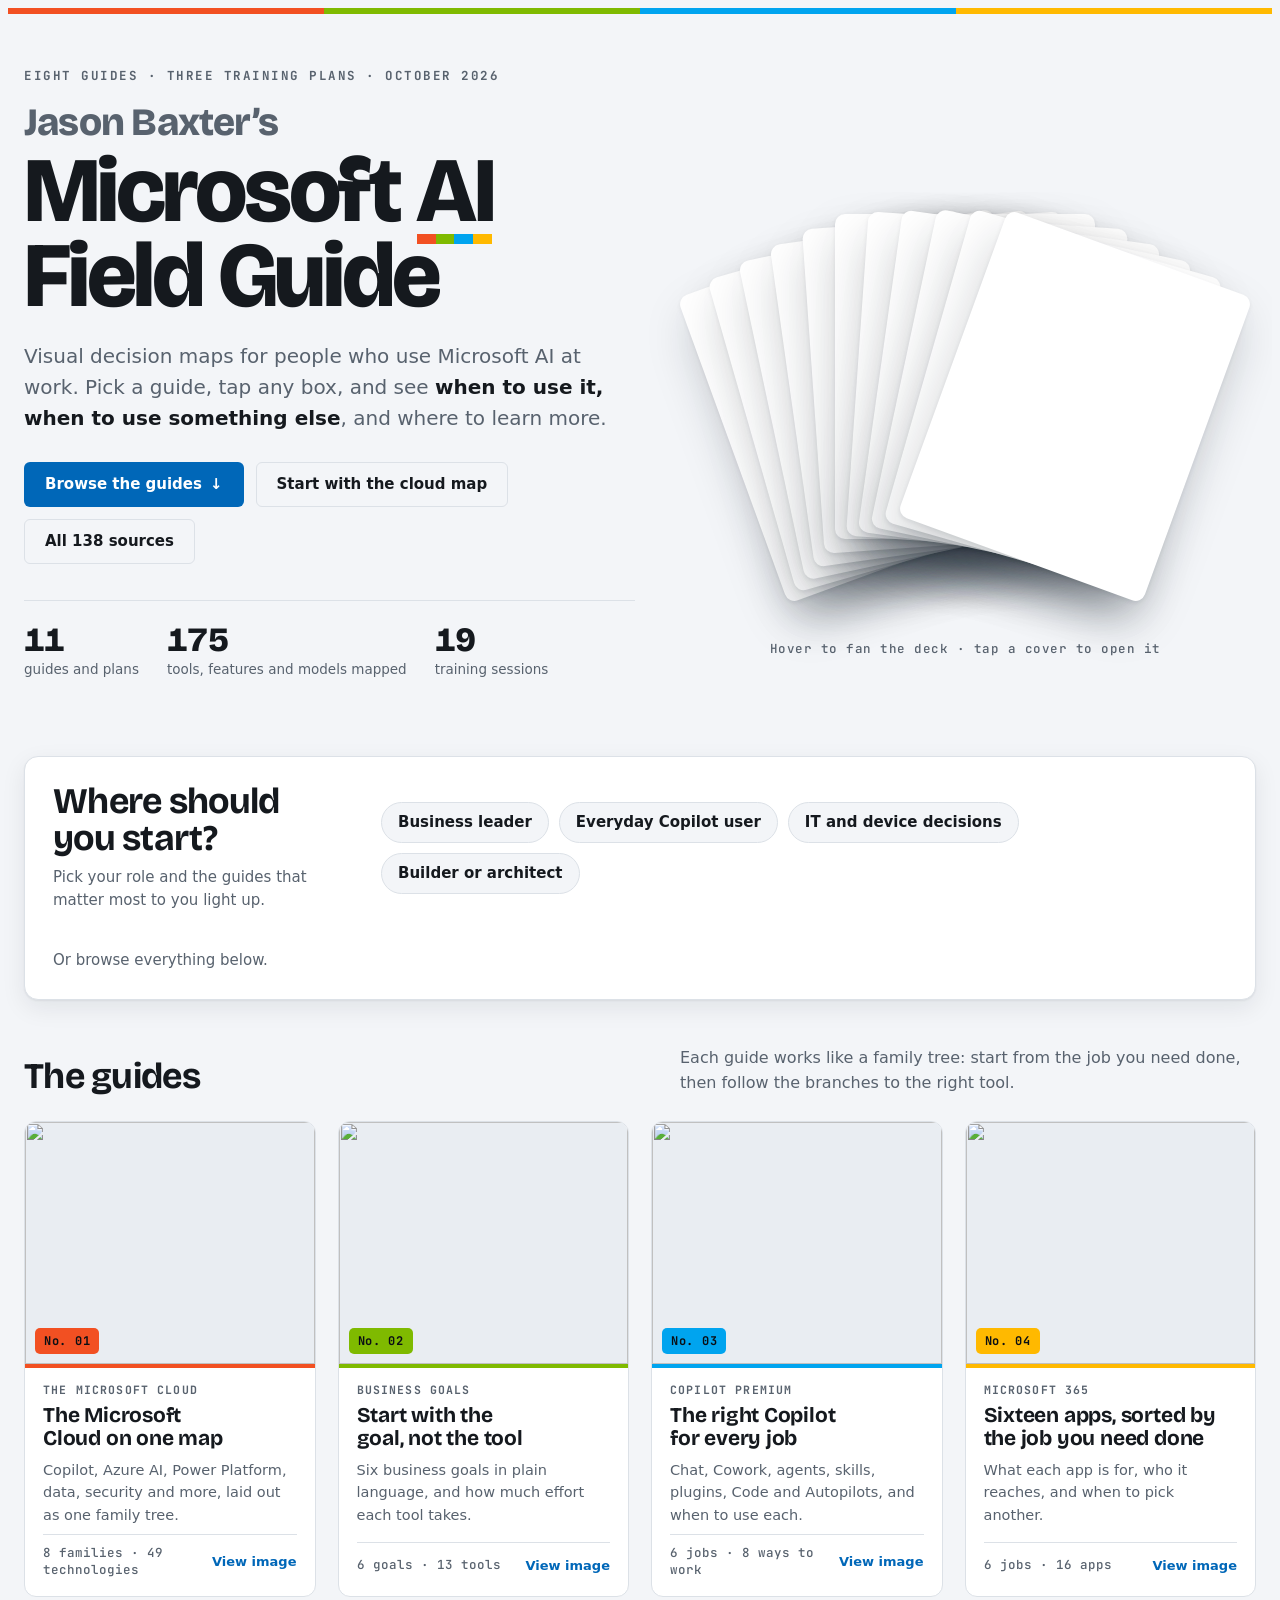
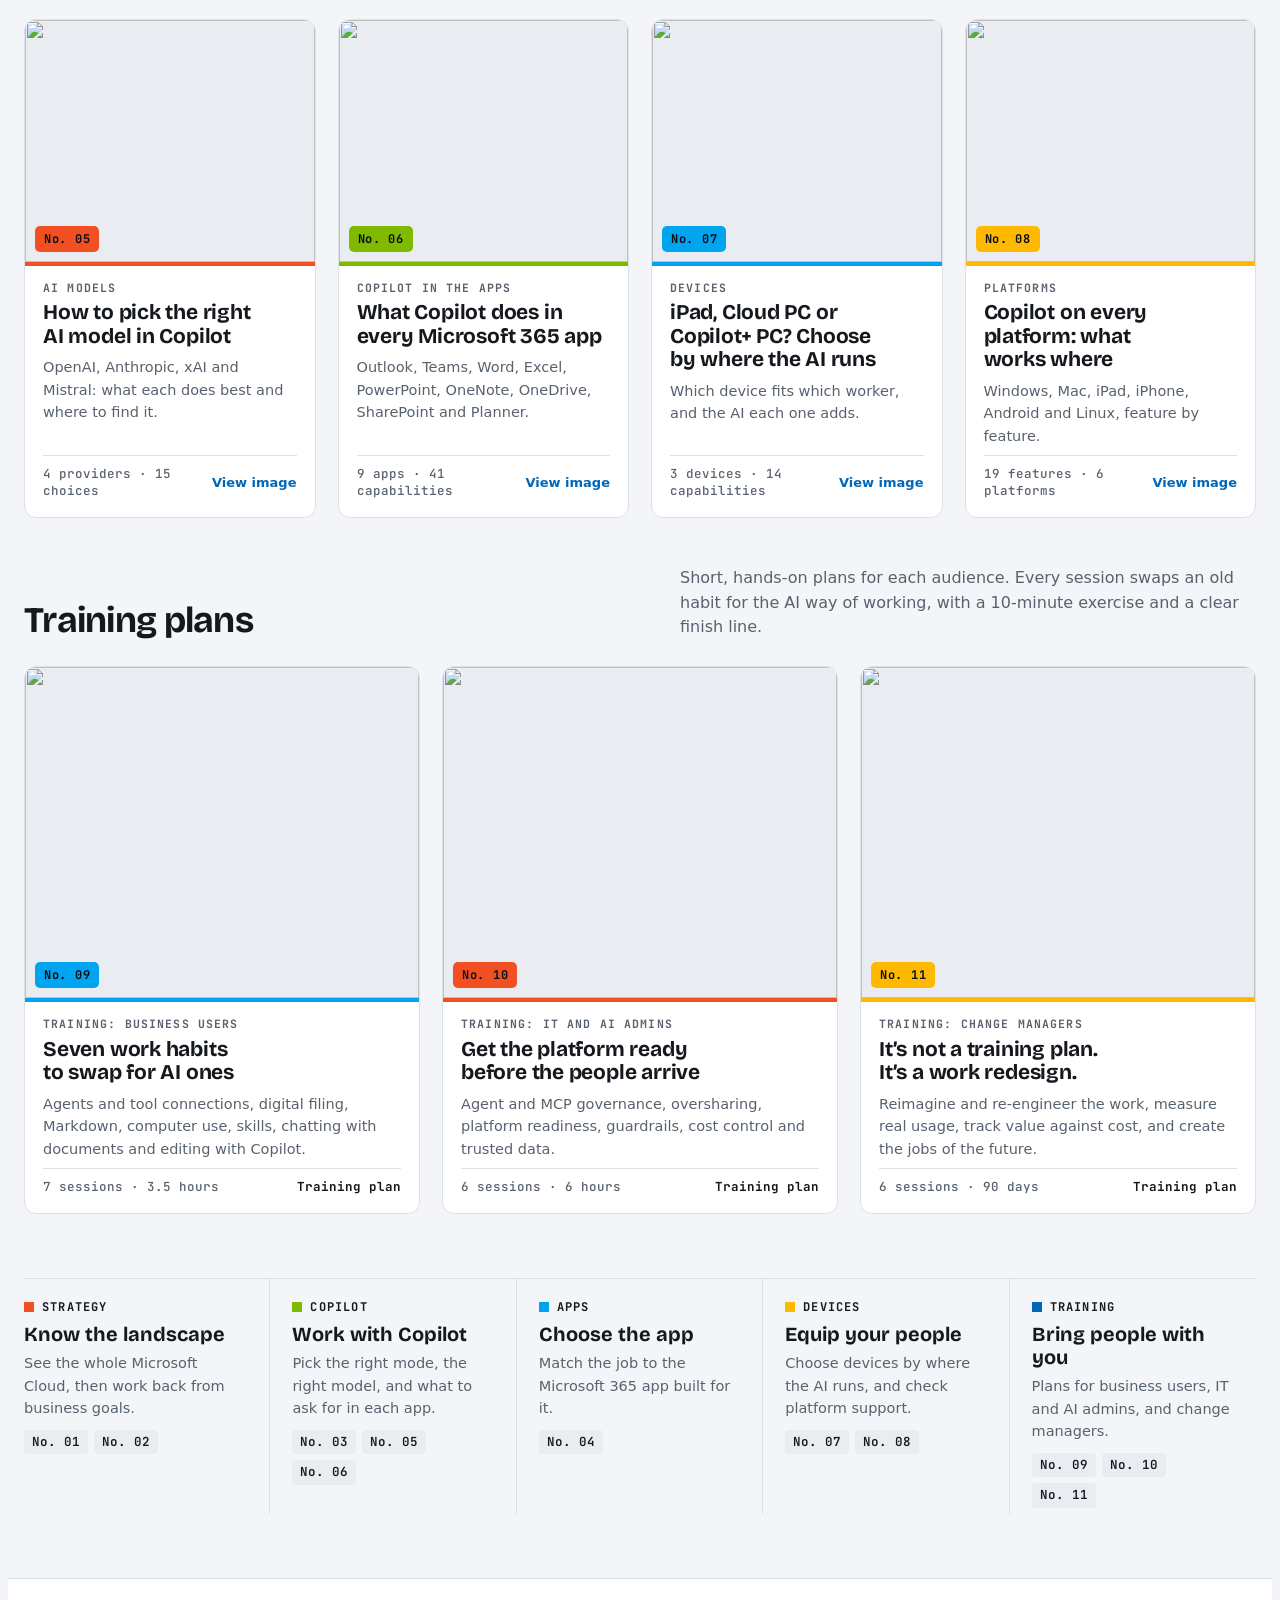
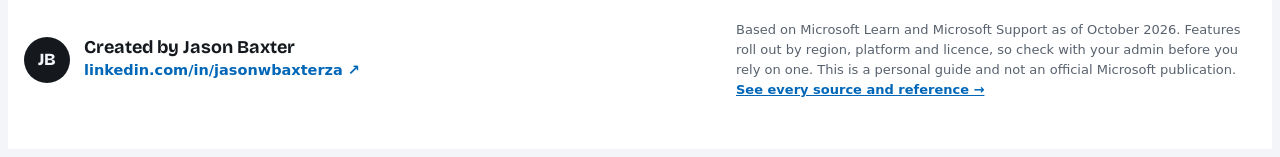
==== index.html @ d95278e2 "Add files via upload" ====
<!DOCTYPE html>
<html lang="en">
<head>
<meta charset="UTF-8">
<meta name="viewport" content="width=device-width, initial-scale=1, viewport-fit=cover">
</head>
<body>
<title>Jason Baxter’s Microsoft AI Field Guide</title>
<meta name="claude:viewport-fit-sides" content="cover">
<meta name="description" content="Eleven visual guides and training plans by Jason Baxter for choosing and adopting the right Microsoft AI tools, Copilot modes, apps, models and devices.">
<link rel="preconnect" href="https://fonts.googleapis.com">
<link rel="preconnect" href="https://fonts.gstatic.com" crossorigin>
<link rel="stylesheet" href="https://fonts.googleapis.com/css2?family=Bricolage+Grotesque:opsz,wght@12..96,500;12..96,700;12..96,800&family=JetBrains+Mono:wght@500;700&display=swap">
<style>
/* Layout: a field-guide shelf. Hero = title + fanned deck of real guide covers; then a role chooser that lights up guides; then the numbered volume grid on a family-tree trunk. */
:root {
  --bg: #F3F5F8; --surface: #FFFFFF; --ink: #15191E; --muted: #58626E; --line: #DCE1E7; --soft: #E9EDF2;
  --accent: #0067B8; --accent-ink: #FFFFFF;
  --c1: #F25022; --c2: #7FBA00; --c3: #00A4EF; --c4: #FFB900;
  --shadow: 0 1px 2px rgba(15,25,40,.06), 0 8px 24px rgba(15,25,40,.08);
  --shadow-lift: 0 2px 4px rgba(15,25,40,.08), 0 24px 48px rgba(15,25,40,.18);
  --display: "Bricolage Grotesque", "Segoe UI Variable Display", "Segoe UI", system-ui, sans-serif;
  --body: "Segoe UI Variable Text", "Segoe UI", system-ui, -apple-system, Roboto, "Helvetica Neue", Arial, sans-serif;
  --mono: "JetBrains Mono", ui-monospace, "Cascadia Mono", Consolas, monospace;
}
@media (prefers-color-scheme: dark) {
  :root:not([data-theme="light"]) {
    --bg: #0D1015; --surface: #161A21; --ink: #ECEFF3; --muted: #9BA5B1; --line: #29303A; --soft: #1D232B;
    --accent: #4AA6F2; --accent-ink: #06121F;
    --shadow: 0 1px 2px rgba(0,0,0,.4), 0 8px 24px rgba(0,0,0,.35);
    --shadow-lift: 0 2px 4px rgba(0,0,0,.5), 0 24px 48px rgba(0,0,0,.6);
    color-scheme: dark;
  }
}
:root[data-theme="dark"] {
  --bg: #0D1015; --surface: #161A21; --ink: #ECEFF3; --muted: #9BA5B1; --line: #29303A; --soft: #1D232B;
  --accent: #4AA6F2; --accent-ink: #06121F;
  --shadow: 0 1px 2px rgba(0,0,0,.4), 0 8px 24px rgba(0,0,0,.35);
  --shadow-lift: 0 2px 4px rgba(0,0,0,.5), 0 24px 48px rgba(0,0,0,.6);
  color-scheme: dark;
}
* { box-sizing: border-box; }
body { background: var(--bg); color: var(--ink); font: 16px/1.55 var(--body); -webkit-font-smoothing: antialiased; }
a { color: inherit; }
:focus-visible { outline: 2px solid var(--accent); outline-offset: 3px; border-radius: 4px; }
.stripe { display: grid; grid-template-columns: repeat(4, 1fr); height: 6px; }
.stripe i:nth-child(1) { background: var(--c1); } .stripe i:nth-child(2) { background: var(--c2); }
.stripe i:nth-child(3) { background: var(--c3); } .stripe i:nth-child(4) { background: var(--c4); }
.band { padding-left: max(16px, env(safe-area-inset-left, 0px)); padding-right: max(16px, env(safe-area-inset-right, 0px)); }
.wrap { max-width: 1240px; margin: 0 auto; }
.mono { font-family: var(--mono); }

/* ---------- Hero ---------- */
.hero { padding-block: 56px 40px; overflow: hidden; }
.hero .wrap { display: grid; grid-template-columns: minmax(0, 1.05fr) minmax(0, 1fr); gap: 40px; align-items: center; }
.kicker { font: 700 12.5px/1 var(--mono); letter-spacing: .12em; text-transform: uppercase; color: var(--muted); display: flex; gap: 10px; align-items: center; }
.kicker .dots { display: inline-flex; gap: 3px; }
.kicker .dots i { width: 8px; height: 8px; }
.kicker .dots i:nth-child(1){background:var(--c1)} .kicker .dots i:nth-child(2){background:var(--c2)} .kicker .dots i:nth-child(3){background:var(--c3)} .kicker .dots i:nth-child(4){background:var(--c4)}
h1 { font: 800 clamp(44px, 7.2vw, 96px)/.92 var(--display); letter-spacing: -.035em; margin: 18px 0 22px; text-wrap: balance; }
h1 .owner { display: block; font-size: .42em; letter-spacing: -.02em; line-height: 1.1; margin-bottom: .16em; color: var(--muted); }
h1 .ai { position: relative; white-space: nowrap; }
h1 .ai::after { content: ""; position: absolute; left: 2%; right: 2%; bottom: .02em; height: .11em;
  background: linear-gradient(90deg, var(--c1) 0 25%, var(--c2) 25% 50%, var(--c3) 50% 75%, var(--c4) 75%); }
.standfirst { font-size: clamp(17px, 1.6vw, 20px); color: var(--muted); max-width: 34em; margin: 0; text-wrap: pretty; }
.standfirst b { color: var(--ink); font-weight: 600; }
.cta { display: flex; flex-wrap: wrap; gap: 12px; margin-top: 28px; }
.btn { display: inline-flex; align-items: center; gap: 8px; font: 600 15px/1 var(--body); padding: 14px 20px; border-radius: 6px; text-decoration: none; border: 1px solid transparent; cursor: pointer; }
.btn.primary { background: var(--accent); color: var(--accent-ink); }
.btn.primary:hover { filter: brightness(1.08); }
.btn.ghost { background: transparent; color: var(--ink); border-color: var(--line); }
.btn.ghost:hover { border-color: var(--ink); }
.stats { display: flex; flex-wrap: wrap; gap: 28px; margin-top: 36px; padding-top: 22px; border-top: 1px solid var(--line); }
.stat b { display: block; font: 800 34px/1 var(--display); letter-spacing: -.02em; font-variant-numeric: tabular-nums; }
.stat span { font-size: 13.5px; color: var(--muted); }

/* Fanned deck of real guide covers */
.deck { position: relative; height: 560px; }
.deck a { position: absolute; left: 50%; top: 50%; width: 260px; aspect-ratio: 4 / 5; margin: -162px 0 0 -130px;
  border-radius: 10px; overflow: hidden; box-shadow: var(--shadow-lift); background: var(--surface);
  transform: translate(calc(var(--x) * 1px), calc(var(--y) * 1px)) rotate(calc(var(--r) * 1deg));
  transition: transform .55s cubic-bezier(.2,.8,.2,1), box-shadow .3s; z-index: var(--z); }
.deck a img { width: 100%; height: 100%; object-fit: cover; object-position: top; display: block; }
.deck a .tag { position: absolute; left: 10px; bottom: 10px; font: 700 11px/1 var(--mono); letter-spacing: .08em; padding: 6px 8px; border-radius: 4px;
  background: rgba(10,14,20,.78); color: #fff; opacity: 0; transition: opacity .25s; }
.deck:hover a { transform: translate(calc(var(--fx) * 1px), calc(var(--fy) * 1px)) rotate(calc(var(--fr) * 1deg)); }
.deck a:hover { z-index: 20; box-shadow: 0 0 0 3px var(--accent), var(--shadow-lift); }
.deck:hover a .tag { opacity: 1; }
.deck-hint { position: absolute; bottom: 0; left: 0; right: 0; text-align: center; font: 500 12.5px/1 var(--mono); color: var(--muted); letter-spacing: .04em; }

/* ---------- Chooser ---------- */
.chooser { padding-block: 34px 10px; }
.chooser .wrap { background: var(--surface); border: 1px solid var(--line); border-radius: 14px; padding: 26px 28px; box-shadow: var(--shadow);
  display: grid; grid-template-columns: minmax(0, 300px) minmax(0, 1fr); gap: 28px; align-items: center; }
h2 { font: 700 clamp(26px, 3vw, 36px)/1.05 var(--display); letter-spacing: -.02em; margin: 0; text-wrap: balance; }
.chooser p { margin: 8px 0 0; color: var(--muted); font-size: 15px; }
.roles { display: flex; flex-wrap: wrap; gap: 10px; }
.role { font: 600 15px/1 var(--body); padding: 12px 16px; border-radius: 999px; border: 1px solid var(--line); background: var(--bg); color: var(--ink); cursor: pointer; transition: background .2s, border-color .2s; }
.role:hover { border-color: var(--accent); }
.role[aria-pressed="true"] { background: var(--ink); color: var(--bg); border-color: var(--ink); }
.route { grid-column: 1 / -1; font-size: 15px; color: var(--muted); min-height: 1.6em; margin: -6px 0 0; }
.route b { color: var(--ink); }

/* ---------- Volumes ---------- */
.vols { padding-block: 36px 64px; }
.vols-head { display: flex; justify-content: space-between; align-items: end; gap: 20px; flex-wrap: wrap; margin-bottom: 26px; }
.vols-head p { margin: 0; color: var(--muted); max-width: 36em; }
.trunkline { position: relative; }
.grid { display: grid; grid-template-columns: repeat(4, minmax(0, 1fr)); gap: 22px; }
.grid.three { grid-template-columns: repeat(3, minmax(0, 1fr)); }
.train-head { margin-top: 48px; }
.vol .sessions { font-weight: 700; color: var(--ink); }
.vol { --vc: var(--c3); position: relative; display: flex; flex-direction: column; background: var(--surface); border-radius: 12px; overflow: hidden;
  border: 1px solid var(--line); transition: transform .25s, box-shadow .25s, opacity .3s, filter .3s; }
.vol:hover { transform: translateY(-4px); box-shadow: var(--shadow-lift); }
.vol .cover { position: relative; display: block; aspect-ratio: 4 / 3.4; overflow: hidden; background: var(--soft); border-bottom: 4px solid var(--vc); }
.vol .cover img { width: 100%; height: 100%; object-fit: cover; object-position: top; display: block; transition: transform .6s cubic-bezier(.2,.8,.2,1); }
.vol:hover .cover img { transform: scale(1.04); }
.vol .no { position: absolute; bottom: 10px; left: 10px; font: 700 12px/1 var(--mono); letter-spacing: .06em; padding: 7px 9px; border-radius: 5px; background: var(--vc); color: #0B0F14; }
.vol .body { padding: 16px 18px 18px; display: flex; flex-direction: column; gap: 8px; flex: 1; }
.vol .topic { font: 700 11.5px/1 var(--mono); letter-spacing: .1em; text-transform: uppercase; color: var(--muted); }
.vol h3 { font: 700 21px/1.12 var(--display); letter-spacing: -.01em; margin: 0; text-wrap: balance; }
.vol h3 a { text-decoration: none; }
.vol h3 a::after { content: ""; position: absolute; inset: 0; }
.vol p { margin: 0; font-size: 14.5px; color: var(--muted); }
.vol .meta { margin-top: auto; padding-top: 10px; display: flex; justify-content: space-between; align-items: center; gap: 10px; border-top: 1px solid var(--line); font: 500 12.5px/1.3 var(--mono); color: var(--muted); }
.vol .view { position: relative; z-index: 2; font: 600 13px/1 var(--body); color: var(--accent); background: none; border: 0; padding: 6px 0; cursor: pointer; white-space: nowrap; }
.vol .view:hover { text-decoration: underline; }
.grid.filtered .vol:not(.hit) { opacity: .35; filter: grayscale(.8); }
.grid.filtered .vol.hit { box-shadow: 0 0 0 2px var(--vc), var(--shadow); }
.vol[data-c="1"] { --vc: var(--c1); } .vol[data-c="2"] { --vc: var(--c2); } .vol[data-c="3"] { --vc: var(--c3); } .vol[data-c="4"] { --vc: var(--c4); }

/* ---------- Map strip ---------- */
.map { padding-block: 0 64px; }
.map .wrap { display: grid; grid-template-columns: repeat(5, minmax(0, 1fr)); gap: 0; border-top: 1px solid var(--line); }
.layer { padding: 22px 22px 6px 0; border-right: 1px solid var(--line); }
.layer + .layer { padding-left: 22px; }
.layer:last-child { border-right: 0; }
.layer .lk { font: 700 12px/1 var(--mono); letter-spacing: .1em; text-transform: uppercase; display: flex; gap: 8px; align-items: center; }
.layer .lk::before { content: ""; width: 10px; height: 10px; background: var(--lc); }
.layer h4 { font: 700 20px/1.15 var(--display); margin: 10px 0 6px; }
.layer p { margin: 0 0 10px; font-size: 14.5px; color: var(--muted); }
.layer .links { display: flex; flex-wrap: wrap; gap: 6px; }
.layer .links a { font: 600 12.5px/1 var(--mono); text-decoration: none; padding: 6px 8px; border-radius: 4px; background: var(--soft); }
.layer .links a:hover { background: var(--accent); color: var(--accent-ink); }

/* ---------- Footer ---------- */
footer { border-top: 1px solid var(--line); background: var(--surface); padding-block: 28px 36px; }
footer .wrap { display: flex; justify-content: space-between; gap: 20px; flex-wrap: wrap; align-items: center; }
.author { display: flex; align-items: center; gap: 14px; }
.mark { width: 46px; height: 46px; display: grid; place-items: center; flex: none; border-radius: 50%; background: var(--ink); color: var(--bg); font: 800 17px/1 var(--display); letter-spacing: -.02em; }
.author b { display: block; font: 700 18px/1.2 var(--display); }
.author a { color: var(--accent); font-weight: 600; text-decoration: none; font-size: 14.5px; }
.author a:hover { text-decoration: underline; }
.fine { font-size: 13px; color: var(--muted); max-width: 40em; }

/* ---------- Lightbox ---------- */
dialog { border: 0; padding: 0; background: transparent; max-width: min(92vw, 560px); width: 100%; }
dialog::backdrop { background: rgba(8,11,16,.8); }
dialog img { width: 100%; height: auto; max-height: 82vh; object-fit: contain; border-radius: 10px; display: block; box-shadow: var(--shadow-lift); }
.dbar { display: flex; justify-content: space-between; align-items: center; gap: 12px; margin-top: 12px; color: #fff; font-size: 14px; }
.dbar button { font: 600 14px/1 var(--body); padding: 10px 14px; border-radius: 6px; border: 1px solid rgba(255,255,255,.4); background: transparent; color: #fff; cursor: pointer; }
.dbar a { color: #9CD0FF; font-weight: 600; }

/* ---------- Responsive ---------- */
@media (max-width: 1100px) { .grid { grid-template-columns: repeat(3, minmax(0, 1fr)); } .map .wrap { grid-template-columns: repeat(3, minmax(0, 1fr)); } .layer:nth-child(3) { border-right: 0; } .layer:nth-child(4) { padding-left: 0; } .layer:nth-child(n+4) { border-top: 1px solid var(--line); } }
@media (max-width: 700px) { .grid.three { grid-template-columns: minmax(0, 1fr); } }
@media (max-width: 900px) {
  .hero .wrap { grid-template-columns: minmax(0, 1fr); }
  .deck { height: 420px; }
  .deck a { width: 200px; margin: -125px 0 0 -100px; }
  .chooser .wrap { grid-template-columns: minmax(0, 1fr); }
  .grid { grid-template-columns: repeat(2, minmax(0, 1fr)); }
  .map .wrap { grid-template-columns: minmax(0, 1fr); }
  .layer, .layer + .layer { padding: 18px 0 6px; border-right: 0; border-top: 1px solid var(--line); }
}
@media (max-width: 560px) {
  .hero { padding-block: 36px 24px; }
  .deck { height: 330px; }
  .deck a { width: 150px; margin: -94px 0 0 -75px; }
  .grid { grid-template-columns: minmax(0, 1fr); }
  .map .wrap { grid-template-columns: minmax(0, 1fr); }
  .layer, .layer + .layer { padding: 18px 0 6px; border-right: 0; border-top: 1px solid var(--line); }
  .chooser .wrap { padding: 22px 18px; }
}
@media (prefers-reduced-motion: reduce) { *, *::before, *::after { transition: none !important; animation: none !important; } }
@media (prefers-reduced-motion: no-preference) {
  .deck a { animation: deal .9s cubic-bezier(.2,.8,.2,1) both; animation-delay: calc(var(--i) * 70ms); }
  @keyframes deal { from { transform: translate(0, 40px) rotate(0deg); } }
}
</style>

<div class="stripe" aria-hidden="true"><i></i><i></i><i></i><i></i></div>

<header class="hero band">
  <div class="wrap">
    <div>
      <div class="kicker">Eight guides · three training plans · October 2026</div>
      <h1><span class="owner">Jason Baxter’s</span>Microsoft <span class="ai">AI</span> Field&nbsp;Guide</h1>
      <p class="standfirst">Visual decision maps for people who use Microsoft AI at work. Pick a guide, tap any box, and see <b>when to use it, when to use something else</b>, and where to learn more.</p>
      <div class="cta">
        <a class="btn primary" href="#guides">Browse the guides <span aria-hidden="true">↓</span></a>
        <a class="btn ghost" href="microsoft-tech-family-tree.html">Start with the cloud map</a>
        <a class="btn ghost" href="sources.html">All 138 sources</a>
      </div>
      <div class="stats" aria-label="What the series covers">
        <div class="stat"><b>11</b><span>guides and plans</span></div>
        <div class="stat"><b>175</b><span>tools, features and models mapped</span></div>
        <div class="stat"><b>19</b><span>training sessions</span></div>
      </div>
    </div>
    <div class="deck" id="deck" aria-label="Guide covers"></div>
  </div>
</header>

<section class="chooser band" aria-labelledby="chooser-h">
  <div class="wrap">
    <div>
      <h2 id="chooser-h">Where should you start?</h2>
      <p>Pick your role and the guides that matter most to you light up.</p>
    </div>
    <div class="roles" id="roles" role="group" aria-label="Choose your role"></div>
    <p class="route" id="route" aria-live="polite">Or browse everything below.</p>
  </div>
</section>

<main class="vols band" id="guides">
  <div class="wrap">
    <div class="vols-head">
      <h2>The guides</h2>
      <p>Each guide works like a family tree: start from the job you need done, then follow the branches to the right tool.</p>
    </div>
    <div class="grid" id="grid"></div>
    <div class="vols-head train-head">
      <h2>Training plans</h2>
      <p>Short, hands-on plans for each audience. Every session swaps an old habit for the AI way of working, with a 10-minute exercise and a clear finish line.</p>
    </div>
    <div class="grid three" id="train"></div>
  </div>
</main>

<section class="map band" aria-label="How the guides fit together">
  <div class="wrap" id="layers"></div>
</section>

<footer class="band">
  <div class="wrap">
    <div class="author">
      <span class="mark" aria-hidden="true">JB</span>
      <div><b>Created by Jason Baxter</b><a href="https://www.linkedin.com/in/jasonwbaxterza" target="_blank" rel="noopener">linkedin.com/in/jasonwbaxterza ↗</a></div>
    </div>
    <p class="fine">Based on Microsoft Learn and Microsoft Support as of October 2026. Features roll out by region, platform and licence, so check with your admin before you rely on one. This is a personal guide and not an official Microsoft publication. <a href="sources.html" style="color:var(--accent);font-weight:600">See every source and reference →</a></p>
  </div>
</footer>

<dialog id="lb" aria-label="Guide image">
  <img id="lbImg" alt="">
  <div class="dbar"><span id="lbCap"></span><span style="display:flex;gap:12px;align-items:center"><a id="lbLink" href="#">Open guide →</a><button id="lbClose" type="button">Close</button></span></div>
</dialog>

<script>
const G = [
  { n: 1, c: 1, topic: "The Microsoft Cloud", title: "The Microsoft Cloud on one map", text: "Copilot, Azure AI, Power Platform, data, security and more, laid out as one family tree.", meta: "8 families · 49 technologies", href: "microsoft-tech-family-tree.html", img: "img/01-cloud-map.jpg" },
  { n: 2, c: 2, topic: "Business goals", title: "Start with the goal, not the tool", text: "Six business goals in plain language, and how much effort each tool takes.", meta: "6 goals · 13 tools", href: "microsoft-ai-business-guide.html", img: "img/02-business-goals.jpg" },
  { n: 3, c: 3, topic: "Copilot Premium", title: "The right Copilot for every job", text: "Chat, Cowork, agents, skills, plugins, Code and Autopilots, and when to use each.", meta: "6 jobs · 8 ways to work", href: "microsoft-copilot-premium-guide.html", img: "img/03-copilot-premium.jpg" },
  { n: 4, c: 4, topic: "Microsoft 365", title: "Sixteen apps, sorted by the job you need done", text: "What each app is for, who it reaches, and when to pick another.", meta: "6 jobs · 16 apps", href: "microsoft-365-apps-guide.html", img: "img/04-microsoft-365.jpg" },
  { n: 5, c: 1, topic: "AI models", title: "How to pick the right AI model in Copilot", text: "OpenAI, Anthropic, xAI and Mistral: what each does best and where to find it.", meta: "4 providers · 15 choices", href: "microsoft-copilot-model-guide.html", img: "img/05-ai-models.jpg" },
  { n: 6, c: 2, topic: "Copilot in the apps", title: "What Copilot does in every Microsoft 365 app", text: "Outlook, Teams, Word, Excel, PowerPoint, OneNote, OneDrive, SharePoint and Planner.", meta: "9 apps · 41 capabilities", href: "microsoft-copilot-in-the-apps.html", img: "img/06-copilot-in-the-apps.jpg" },
  { n: 7, c: 3, topic: "Devices", title: "iPad, Cloud PC or Copilot+ PC? Choose by where the AI runs", text: "Which device fits which worker, and the AI each one adds.", meta: "3 devices · 14 capabilities", href: "microsoft-devices-ai-guide.html", img: "img/07-devices.jpg" },
  { n: 8, c: 4, topic: "Platforms", title: "Copilot on every platform: what works where", text: "Windows, Mac, iPad, iPhone, Android and Linux, feature by feature.", meta: "19 features · 6 platforms", href: "microsoft-devices-ai-guide.html#platforms", img: "img/08-platforms.jpg" },
  { n: 9, c: 3, train: true, topic: "Training: business users", title: "Seven work habits to swap for AI ones", text: "Agents and tool connections, digital filing, Markdown, computer use, skills, chatting with documents and editing with Copilot.", meta: "7 sessions · 3.5 hours", href: "microsoft-training-business-users.html", img: "img/09-business-users.jpg" },
  { n: 10, c: 1, train: true, topic: "Training: IT and AI admins", title: "Get the platform ready before the people arrive", text: "Agent and MCP governance, oversharing, platform readiness, guardrails, cost control and trusted data.", meta: "6 sessions · 6 hours", href: "microsoft-training-it-admins.html", img: "img/10-it-admins.jpg" },
  { n: 11, c: 4, train: true, topic: "Training: change managers", title: "It’s not a training plan. It’s a work redesign.", text: "Reimagine and re-engineer the work, measure real usage, track value against cost, and create the jobs of the future.", meta: "6 sessions · 90 days", href: "microsoft-training-change-managers.html", img: "img/11-change-managers.jpg" }
];
const ROLES = [
  { id: "leader", label: "Business leader", picks: [2, 3, 4, 11], say: "Start with <b>No. 2</b> to match goals to tools, then <b>No. 3</b>, <b>No. 4</b> and the change plan in <b>No. 11</b>." },
  { id: "user", label: "Everyday Copilot user", picks: [9, 6, 3, 5], say: "Start with the training plan in <b>No. 9</b>, then <b>No. 6</b> for each app, <b>No. 3</b> and <b>No. 5</b>." },
  { id: "it", label: "IT and device decisions", picks: [10, 7, 8, 1], say: "Start with the admin plan in <b>No. 10</b>, then <b>No. 7</b> for devices, <b>No. 8</b> for platform support and <b>No. 1</b>." },
  { id: "builder", label: "Builder or architect", picks: [1, 5, 3, 10], say: "Start with <b>No. 1</b> for the full cloud map, then <b>No. 5</b> for models, <b>No. 3</b> for agents and <b>No. 10</b> for governance." }
];
const LAYERS = [
  { k: "Strategy", lc: "var(--c1)", h: "Know the landscape", p: "See the whole Microsoft Cloud, then work back from business goals.", l: [1, 2] },
  { k: "Copilot", lc: "var(--c2)", h: "Work with Copilot", p: "Pick the right mode, the right model, and what to ask for in each app.", l: [3, 5, 6] },
  { k: "Apps", lc: "var(--c3)", h: "Choose the app", p: "Match the job to the Microsoft 365 app built for it.", l: [4] },
  { k: "Devices", lc: "var(--c4)", h: "Equip your people", p: "Choose devices by where the AI runs, and check platform support.", l: [7, 8] },
  { k: "Training", lc: "var(--accent)", h: "Bring people with you", p: "Plans for business users, IT and AI admins, and change managers.", l: [9, 10, 11] }
];
const $ = id => document.getElementById(id);
const pad = n => String(n).padStart(2, "0");

// Fanned deck: resting stack and spread positions
const W = () => Math.min(window.innerWidth, 1240);
function deck() {
  const small = window.innerWidth < 560, mid = window.innerWidth < 900;
  const k = small ? .55 : mid ? .78 : 1;
  $("deck").innerHTML = G.map((g, i) => {
    const t = i - (G.length - 1) / 2;
    const x = t * 22 * k, y = Math.abs(t) * 6 * k, r = t * 4;
    const fx = t * 62 * k, fy = Math.abs(t) * 14 * k - 10, fr = t * 6;
    return `<a href="${g.href}" style="--i:${i};--x:${x};--y:${y};--r:${r};--fx:${fx};--fy:${fy};--fr:${fr};--z:${i}" aria-label="No. ${g.n}: ${g.title}">
      <img src="${g.img}" alt="" loading="${i > 3 ? "lazy" : "eager"}"><span class="tag">No. ${pad(g.n)}</span></a>`;
  }).join("") + `<div class="deck-hint">Hover to fan the deck · tap a cover to open it</div>`;
}

function card(g) { return `
    <article class="vol" data-c="${g.c}" data-n="${g.n}">
      <a class="cover" href="${g.href}" tabindex="-1" aria-hidden="true"><img src="${g.img}" alt="" loading="lazy"><span class="no">No. ${pad(g.n)}</span></a>
      <div class="body">
        <span class="topic">${g.topic}</span>
        <h3><a href="${g.href}">${g.title}</a></h3>
        <p>${g.text}</p>
        <div class="meta"><span>${g.meta}</span>${g.train ? `<span class="sessions">Training plan</span>` : `<button class="view" type="button" data-n="${g.n}">View image</button>`}</div>
      </div>
    </article>`; }
function grid() {
  $("grid").innerHTML = G.filter(g => !g.train).map(card).join("");
  $("train").innerHTML = G.filter(g => g.train).map(card).join("");
}
const grids = () => document.querySelectorAll(".grid");

function roles() {
  $("roles").innerHTML = ROLES.map(r => `<button class="role" type="button" id="role-${r.id}" aria-pressed="false" data-id="${r.id}">${r.label}</button>`).join("");
  $("roles").addEventListener("click", e => {
    const b = e.target.closest(".role"); if (!b) return;
    const on = b.getAttribute("aria-pressed") !== "true";
    document.querySelectorAll(".role").forEach(x => x.setAttribute("aria-pressed", "false"));
    if (!on) { grids().forEach(g => { g.classList.remove("filtered"); g.querySelectorAll(".vol").forEach(v => v.classList.remove("hit")); }); $("route").innerHTML = "Or browse everything below."; save(""); return; }
    b.setAttribute("aria-pressed", "true");
    apply(b.dataset.id, true);
  });
}
function apply(id, scroll) {
  const r = ROLES.find(x => x.id === id); if (!r) return;
  $("role-" + id).setAttribute("aria-pressed", "true");
  grids().forEach(g => { g.classList.add("filtered"); g.querySelectorAll(".vol").forEach(v => v.classList.toggle("hit", r.picks.includes(+v.dataset.n))); });
  $("route").innerHTML = r.say;
  save(id);
  if (scroll) $("guides").scrollIntoView({ behavior: matchMedia("(prefers-reduced-motion: reduce)").matches ? "auto" : "smooth", block: "start" });
}
function save(v) { try { localStorage.setItem("fg-role", v); } catch (e) {} }

function layers() {
  $("layers").innerHTML = LAYERS.map(l => `
    <div class="layer" style="--lc:${l.lc}"><span class="lk">${l.k}</span><h4>${l.h}</h4><p>${l.p}</p>
    <div class="links">${l.l.map(n => { const g = G.find(x => x.n === n); return `<a href="${g.href}">No. ${pad(n)}</a>`; }).join("")}</div></div>`).join("");
}

// Lightbox
const lb = $("lb");
document.addEventListener("click", e => {
  const v = e.target.closest(".view"); if (!v) return;
  const g = G.find(x => x.n === +v.dataset.n);
  $("lbImg").src = g.img; $("lbImg").alt = `Social image for No. ${g.n}: ${g.title}`;
  $("lbCap").textContent = `No. ${pad(g.n)} · ${g.topic}`; $("lbLink").href = g.href;
  if (lb.showModal) lb.showModal(); else lb.setAttribute("open", "");
});
$("lbClose").addEventListener("click", () => lb.close ? lb.close() : lb.removeAttribute("open"));
lb.addEventListener("click", e => { if (e.target === lb) lb.close(); });

deck(); grid(); roles(); layers();
let last = window.innerWidth;
addEventListener("resize", () => { const w = window.innerWidth; if ((w < 560) !== (last < 560) || (w < 900) !== (last < 900)) deck(); last = w; });
try { const r = localStorage.getItem("fg-role"); if (r) apply(r, false); } catch (e) {}
</script>

</body>
</html>
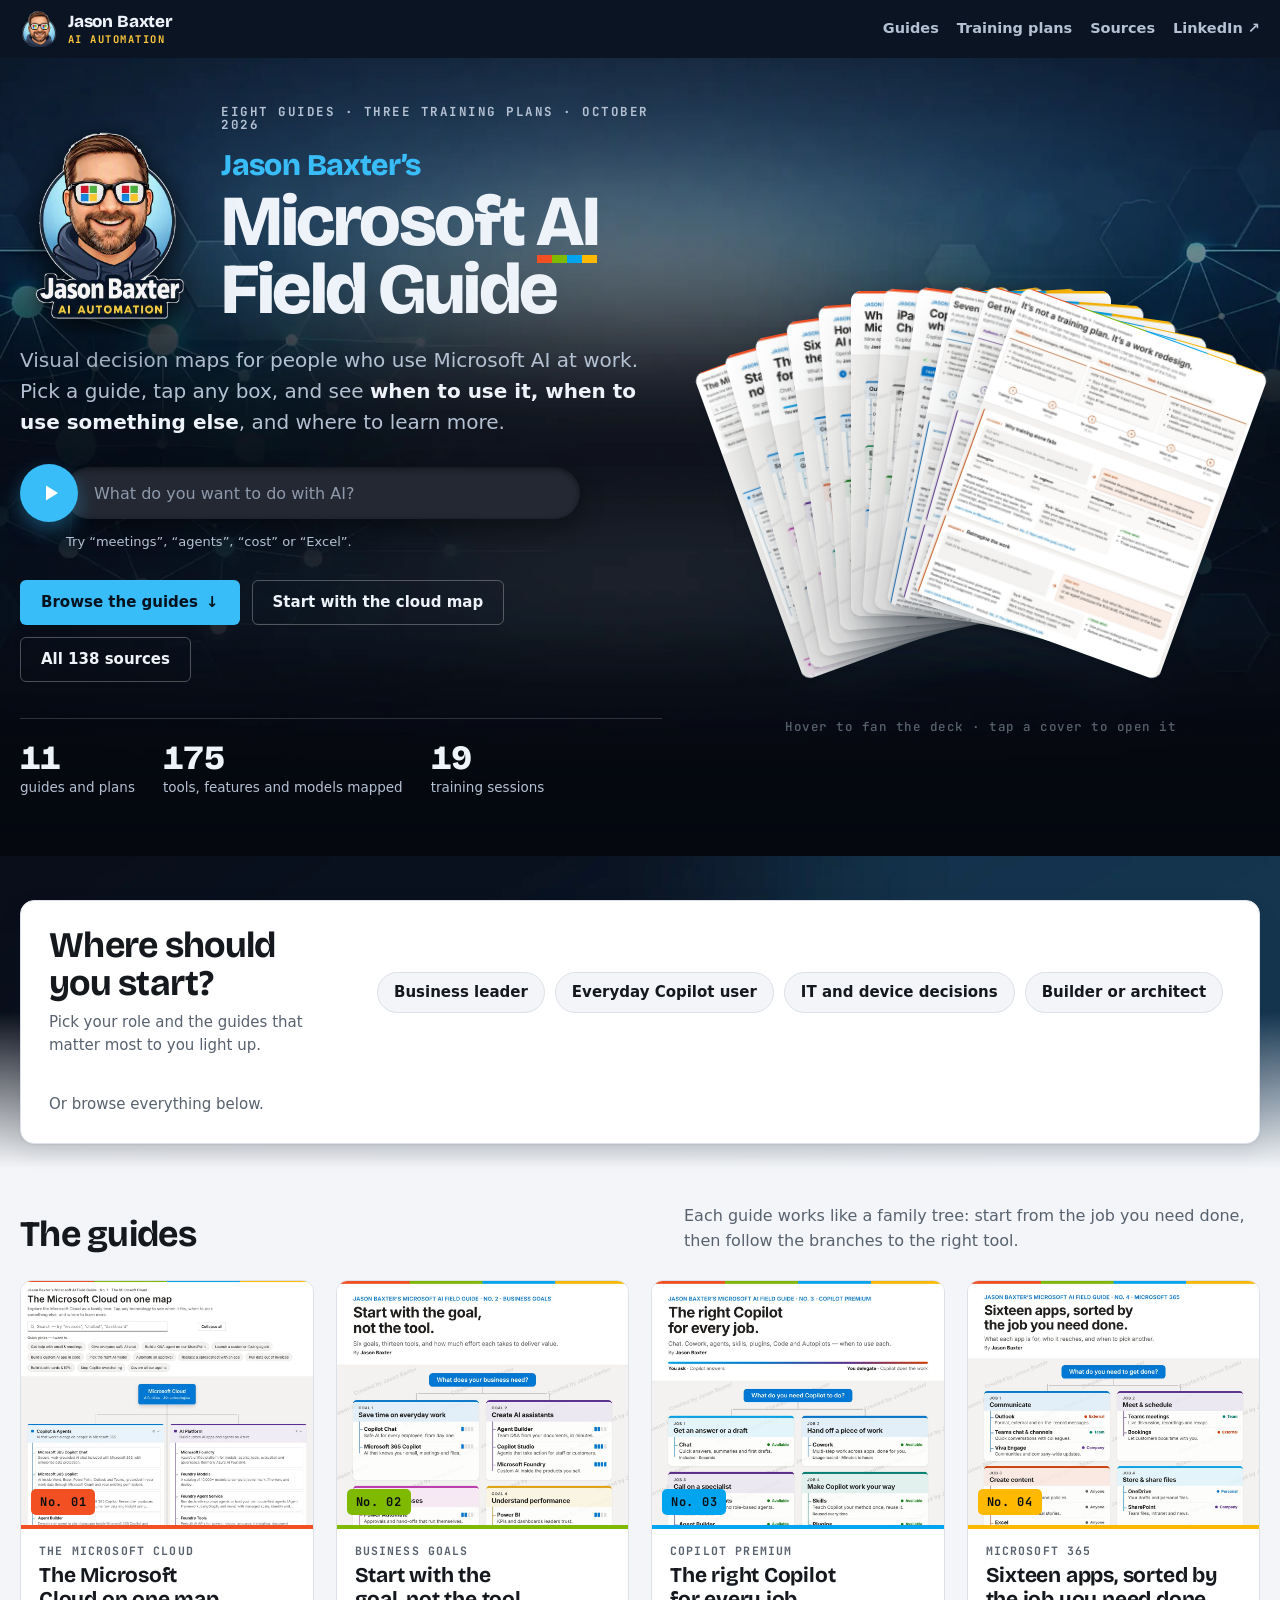
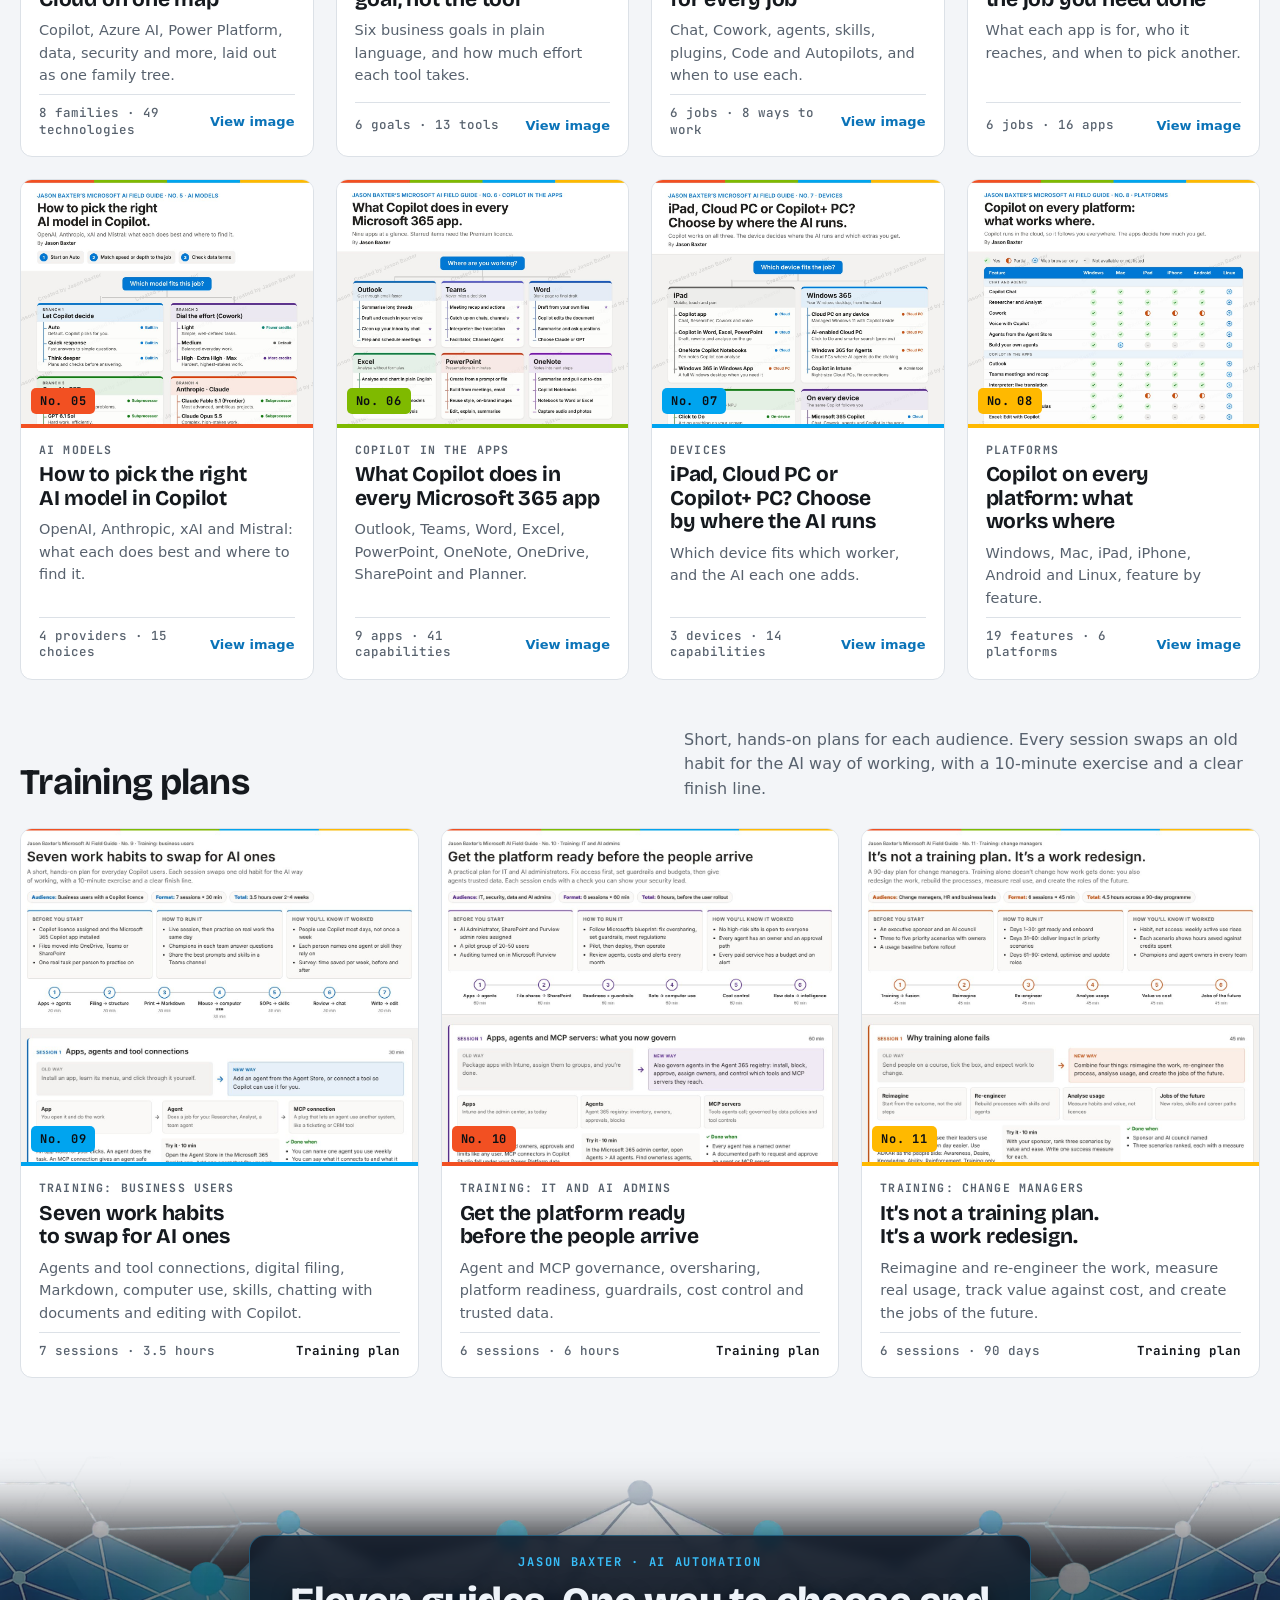
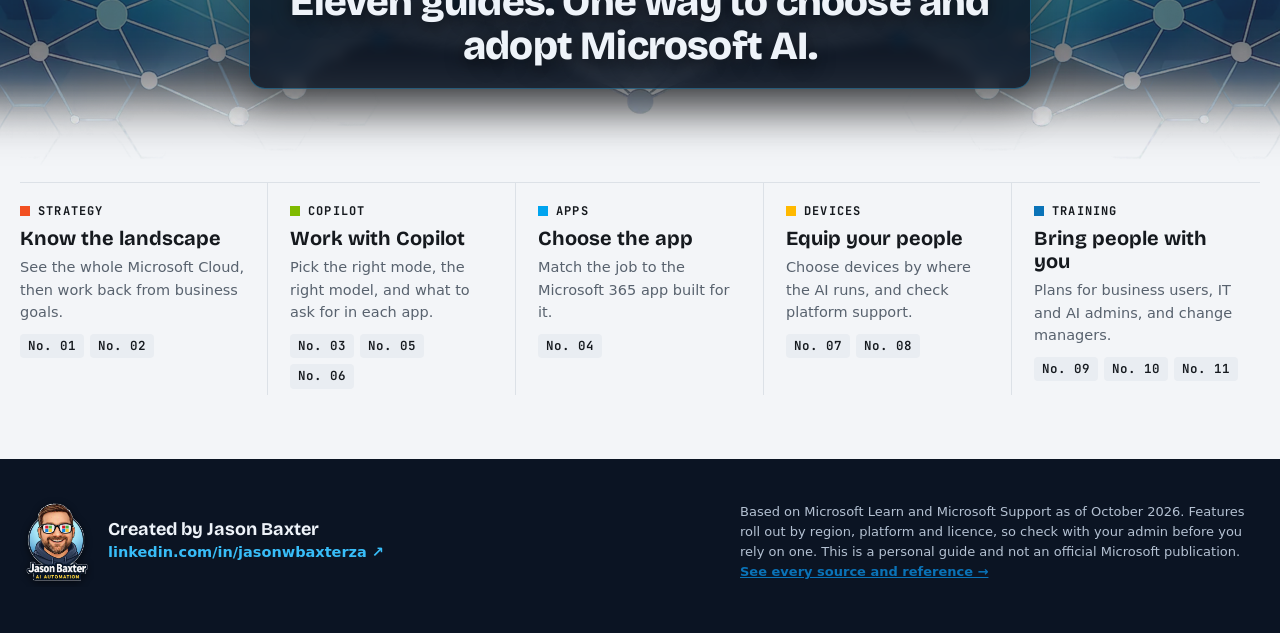
==== commit 3c7cb5be: "Apply Jason Baxter AI Automation branding across the site - Home: navy brand bar with avatar, hero o" ====
--- a/index.html
+++ b/index.html
@@ -3,8 +3,6 @@
 <head>
 <meta charset="UTF-8">
 <meta name="viewport" content="width=device-width, initial-scale=1, viewport-fit=cover">
-</head>
-<body>
 <title>Jason Baxter’s Microsoft AI Field Guide</title>
 <meta name="claude:viewport-fit-sides" content="cover">
 <meta name="description" content="Eleven visual guides and training plans by Jason Baxter for choosing and adopting the right Microsoft AI tools, Copilot modes, apps, models and devices.">
@@ -14,8 +12,10 @@
 <style>
 /* Layout: a field-guide shelf. Hero = title + fanned deck of real guide covers; then a role chooser that lights up guides; then the numbered volume grid on a family-tree trunk. */
 :root {
+  --navy: #0B1423; --cyan: #38BDF8; --yellow: #FFC93C; --on-dark: #EEF3F9; --on-dark-muted: #B4C1D2;
+  --band-fade: url(img/brand/band-fade.webp);
   --bg: #F3F5F8; --surface: #FFFFFF; --ink: #15191E; --muted: #58626E; --line: #DCE1E7; --soft: #E9EDF2;
-  --accent: #0067B8; --accent-ink: #FFFFFF;
+  --accent: #0A73B8; --accent-ink: #FFFFFF;
   --c1: #F25022; --c2: #7FBA00; --c3: #00A4EF; --c4: #FFB900;
   --shadow: 0 1px 2px rgba(15,25,40,.06), 0 8px 24px rgba(15,25,40,.08);
   --shadow-lift: 0 2px 4px rgba(15,25,40,.08), 0 24px 48px rgba(15,25,40,.18);
@@ -26,20 +26,24 @@
 @media (prefers-color-scheme: dark) {
   :root:not([data-theme="light"]) {
     --bg: #0D1015; --surface: #161A21; --ink: #ECEFF3; --muted: #9BA5B1; --line: #29303A; --soft: #1D232B;
-    --accent: #4AA6F2; --accent-ink: #06121F;
+    --accent: #38BDF8; --accent-ink: #06121F;
+    --band-fade: linear-gradient(to bottom, var(--bg), #232731 32% 68%, var(--bg));
     --shadow: 0 1px 2px rgba(0,0,0,.4), 0 8px 24px rgba(0,0,0,.35);
     --shadow-lift: 0 2px 4px rgba(0,0,0,.5), 0 24px 48px rgba(0,0,0,.6);
     color-scheme: dark;
   }
 }
 :root[data-theme="dark"] {
+  --band-fade: linear-gradient(to bottom, var(--bg), #232731 32% 68%, var(--bg));
   --bg: #0D1015; --surface: #161A21; --ink: #ECEFF3; --muted: #9BA5B1; --line: #29303A; --soft: #1D232B;
-  --accent: #4AA6F2; --accent-ink: #06121F;
+  --accent: #38BDF8; --accent-ink: #06121F;
   --shadow: 0 1px 2px rgba(0,0,0,.4), 0 8px 24px rgba(0,0,0,.35);
   --shadow-lift: 0 2px 4px rgba(0,0,0,.5), 0 24px 48px rgba(0,0,0,.6);
   color-scheme: dark;
 }
 * { box-sizing: border-box; }
+html, body { margin: 0; }
+img { max-width: 100%; }
 body { background: var(--bg); color: var(--ink); font: 16px/1.55 var(--body); -webkit-font-smoothing: antialiased; }
 a { color: inherit; }
 :focus-visible { outline: 2px solid var(--accent); outline-offset: 3px; border-radius: 4px; }
@@ -51,13 +55,46 @@
 .mono { font-family: var(--mono); }
 
 /* ---------- Hero ---------- */
-.hero { padding-block: 56px 40px; overflow: hidden; }
-.hero .wrap { display: grid; grid-template-columns: minmax(0, 1.05fr) minmax(0, 1fr); gap: 40px; align-items: center; }
+/* ---------- Brand bar ---------- */
+.topbar { background: var(--navy); color: var(--on-dark); position: relative; z-index: 3; }
+.topbar .wrap { display: flex; align-items: center; justify-content: space-between; gap: 16px; padding-block: 10px; flex-wrap: wrap; }
+.brand { display: flex; align-items: center; gap: 10px; text-decoration: none; }
+.brand img { width: 38px; height: 38px; border-radius: 50%; object-fit: cover; }
+.brand b { display: block; font: 800 17px/1 var(--display); letter-spacing: -.01em; }
+.brand i { display: block; font: 700 10.5px/1.2 var(--mono); letter-spacing: .14em; color: var(--yellow); font-style: normal; margin-top: 3px; }
+.navlinks { display: flex; gap: 4px 18px; flex-wrap: wrap; font-weight: 600; font-size: 14.5px; }
+.navlinks a { text-decoration: none; color: var(--on-dark-muted); padding: 6px 0; border-bottom: 2px solid transparent; }
+.navlinks a:hover { color: var(--on-dark); border-bottom-color: var(--cyan); }
+.hero { padding-block: 48px 56px; overflow: hidden; color: var(--on-dark);
+  background: linear-gradient(to bottom, rgba(5,8,15,0) 70%, rgba(5,8,15,.65)), url(img/brand/hero-network.webp) center / cover no-repeat, var(--navy); }
+.hero .kicker { color: var(--on-dark-muted); }
+.hero .standfirst { color: var(--on-dark-muted); }
+.hero .standfirst b { color: var(--on-dark); }
+.hero h1 .owner { color: var(--cyan) !important; }
+.hero .stats { border-top-color: rgba(255,255,255,.16); }
+.hero .stat span { color: var(--on-dark-muted); }
+.hero .btn.ghost { color: var(--on-dark); border-color: rgba(255,255,255,.28); }
+.hero .btn.ghost:hover { border-color: var(--cyan); color: var(--cyan); }
+.hero .btn.primary { background: var(--cyan); color: #06121F; }
+.hero-id { display: flex; gap: 22px; align-items: center; }
+.hero-id .logo { width: clamp(120px, 14vw, 190px); height: auto; flex: none; filter: drop-shadow(0 16px 30px rgba(0,0,0,.45)); }
+/* Search pill, built from the brand's play button and bar */
+.find { display: flex; align-items: center; gap: 0; margin-top: 26px; max-width: 560px; }
+.find button { flex: none; width: 58px; height: 58px; border-radius: 50%; border: 0; background: var(--cyan); cursor: pointer; display: grid; place-items: center;
+  box-shadow: 0 8px 20px rgba(56,189,248,.35); position: relative; z-index: 1; margin-right: -14px; }
+.find button svg { width: 24px; height: 24px; fill: #fff; margin-left: 3px; }
+.find button:hover { filter: brightness(1.08); }
+.find input { flex: 1; min-width: 0; height: 52px; border-radius: 999px; border: 0; padding: 0 22px 0 30px; font: 16px/1 var(--body); color: var(--on-dark);
+  background: #232833; box-shadow: inset 0 2px 6px rgba(0,0,0,.45), 0 10px 24px rgba(0,0,0,.35); caret-color: var(--cyan); outline: none; }
+.find input::placeholder { color: #8E9AAB; }
+.find input:focus { box-shadow: inset 0 2px 6px rgba(0,0,0,.45), 0 0 0 2px var(--cyan); }
+.find-hint { font-size: 13px; color: var(--on-dark-muted); margin: 10px 0 0 46px; }
+.hero .wrap { display: grid; grid-template-columns: minmax(0, 1.15fr) minmax(0, 1fr); gap: 40px; align-items: center; }
 .kicker { font: 700 12.5px/1 var(--mono); letter-spacing: .12em; text-transform: uppercase; color: var(--muted); display: flex; gap: 10px; align-items: center; }
 .kicker .dots { display: inline-flex; gap: 3px; }
 .kicker .dots i { width: 8px; height: 8px; }
 .kicker .dots i:nth-child(1){background:var(--c1)} .kicker .dots i:nth-child(2){background:var(--c2)} .kicker .dots i:nth-child(3){background:var(--c3)} .kicker .dots i:nth-child(4){background:var(--c4)}
-h1 { font: 800 clamp(44px, 7.2vw, 96px)/.92 var(--display); letter-spacing: -.035em; margin: 18px 0 22px; text-wrap: balance; }
+h1 { font: 800 clamp(40px, 5.6vw, 74px)/.95 var(--display); letter-spacing: -.035em; margin: 18px 0 22px; text-wrap: balance; }
 h1 .owner { display: block; font-size: .42em; letter-spacing: -.02em; line-height: 1.1; margin-bottom: .16em; color: var(--muted); }
 h1 .ai { position: relative; white-space: nowrap; }
 h1 .ai::after { content: ""; position: absolute; left: 2%; right: 2%; bottom: .02em; height: .11em;
@@ -89,7 +126,7 @@
 .deck-hint { position: absolute; bottom: 0; left: 0; right: 0; text-align: center; font: 500 12.5px/1 var(--mono); color: var(--muted); letter-spacing: .04em; }
 
 /* ---------- Chooser ---------- */
-.chooser { padding-block: 34px 10px; }
+.chooser { padding-block: 44px 24px; background: linear-gradient(to bottom, transparent 50%, var(--bg)), url(img/brand/section-gradient.webp) center top / cover no-repeat; }
 .chooser .wrap { background: var(--surface); border: 1px solid var(--line); border-radius: 14px; padding: 26px 28px; box-shadow: var(--shadow);
   display: grid; grid-template-columns: minmax(0, 300px) minmax(0, 1fr); gap: 28px; align-items: center; }
 h2 { font: 700 clamp(26px, 3vw, 36px)/1.05 var(--display); letter-spacing: -.02em; margin: 0; text-wrap: balance; }
@@ -131,6 +168,11 @@
 .vol[data-c="1"] { --vc: var(--c1); } .vol[data-c="2"] { --vc: var(--c2); } .vol[data-c="3"] { --vc: var(--c3); } .vol[data-c="4"] { --vc: var(--c4); }
 
 /* ---------- Map strip ---------- */
+.divider { min-height: 340px; display: grid; place-items: center; text-align: center; color: var(--on-dark); padding-block: 40px;
+  background: url(img/brand/network-ribbon.webp) center / cover no-repeat, var(--band-fade) center / 100% 100% no-repeat; }
+.divider > div { background: rgba(11,20,35,.8); border: 1px solid rgba(56,189,248,.35); border-radius: 16px; padding: 20px 30px; backdrop-filter: blur(6px); -webkit-backdrop-filter: blur(6px); box-shadow: 0 18px 40px rgba(0,0,0,.35); }
+.divider p { margin: 0; font: 800 clamp(24px, 3.4vw, 40px)/1.1 var(--display); letter-spacing: -.02em; text-shadow: 0 4px 18px rgba(0,0,0,.6); max-width: 18em; }
+.divider span { display: block; font: 700 12px/1 var(--mono); letter-spacing: .14em; color: var(--cyan); margin-bottom: 12px; text-transform: uppercase; }
 .map { padding-block: 0 64px; }
 .map .wrap { display: grid; grid-template-columns: repeat(5, minmax(0, 1fr)); gap: 0; border-top: 1px solid var(--line); }
 .layer { padding: 22px 22px 6px 0; border-right: 1px solid var(--line); }
@@ -145,10 +187,13 @@
 .layer .links a:hover { background: var(--accent); color: var(--accent-ink); }
 
 /* ---------- Footer ---------- */
-footer { border-top: 1px solid var(--line); background: var(--surface); padding-block: 28px 36px; }
+footer { background: var(--navy); color: var(--on-dark); padding-block: 30px 38px; }
+footer .fine { color: var(--on-dark-muted) !important; }
+footer .author a { color: var(--cyan) !important; }
+.author .logo-sm { width: 74px; height: auto; flex: none; }
 footer .wrap { display: flex; justify-content: space-between; gap: 20px; flex-wrap: wrap; align-items: center; }
 .author { display: flex; align-items: center; gap: 14px; }
-.mark { width: 46px; height: 46px; display: grid; place-items: center; flex: none; border-radius: 50%; background: var(--ink); color: var(--bg); font: 800 17px/1 var(--display); letter-spacing: -.02em; }
+.mark-unused { width: 46px; height: 46px; display: grid; place-items: center; flex: none; border-radius: 50%; background: var(--ink); color: var(--bg); font: 800 17px/1 var(--display); letter-spacing: -.02em; }
 .author b { display: block; font: 700 18px/1.2 var(--display); }
 .author a { color: var(--accent); font-weight: 600; text-decoration: none; font-size: 14.5px; }
 .author a:hover { text-decoration: underline; }
@@ -175,7 +220,10 @@
   .layer, .layer + .layer { padding: 18px 0 6px; border-right: 0; border-top: 1px solid var(--line); }
 }
 @media (max-width: 560px) {
-  .hero { padding-block: 36px 24px; }
+  .hero { padding-block: 32px 24px; }
+  .hero-id { flex-direction: column; align-items: flex-start; gap: 14px; }
+  .find-hint { margin-left: 0; }
+  .navlinks { gap: 4px 14px; font-size: 13.5px; }
   .deck { height: 330px; }
   .deck a { width: 150px; margin: -94px 0 0 -75px; }
   .grid { grid-template-columns: minmax(0, 1fr); }
@@ -189,15 +237,39 @@
   @keyframes deal { from { transform: translate(0, 40px) rotate(0deg); } }
 }
 </style>
-
-<div class="stripe" aria-hidden="true"><i></i><i></i><i></i><i></i></div>
-
+<link rel="icon" type="image/png" href="img/brand/avatar-96.png">
+<link rel="apple-touch-icon" href="img/brand/apple-touch-icon.png">
+<meta name="theme-color" content="#0B1423">
+<meta property="og:title" content="Jason Baxter’s Microsoft AI Field Guide">
+<meta property="og:image" content="img/brand/logo-jason-baxter.webp">
+</head>
+<body>
+
+
+
+<nav class="topbar band" aria-label="Site">
+  <div class="wrap">
+    <a class="brand" href="index.html"><img src="img/brand/avatar-96.png" alt="" width="38" height="38"><span><b>Jason Baxter</b><i>AI AUTOMATION</i></span></a>
+    <div class="navlinks"><a href="#guides">Guides</a><a href="#training">Training plans</a><a href="sources.html">Sources</a><a href="https://www.linkedin.com/in/jasonwbaxterza" target="_blank" rel="noopener">LinkedIn ↗</a></div>
+  </div>
+</nav>
 <header class="hero band">
   <div class="wrap">
     <div>
+      <div class="hero-id">
+        <img class="logo" src="img/brand/logo-jason-baxter.webp" alt="Jason Baxter, AI Automation" width="579" height="704">
+        <div>
       <div class="kicker">Eight guides · three training plans · October 2026</div>
       <h1><span class="owner">Jason Baxter’s</span>Microsoft <span class="ai">AI</span> Field&nbsp;Guide</h1>
+        </div>
+      </div>
       <p class="standfirst">Visual decision maps for people who use Microsoft AI at work. Pick a guide, tap any box, and see <b>when to use it, when to use something else</b>, and where to learn more.</p>
+      <form class="find" id="find" role="search">
+        <button type="submit" aria-label="Search the guides"><svg viewBox="0 0 24 24" aria-hidden="true"><path d="M7 4.5v15l12-7.5z"/></svg></button>
+        <label for="findq" style="position:absolute;left:-9999px">Search the guides</label>
+        <input id="findq" type="search" placeholder="What do you want to do with AI?" autocomplete="off">
+      </form>
+      <p class="find-hint">Try “meetings”, “agents”, “cost” or “Excel”.</p>
       <div class="cta">
         <a class="btn primary" href="#guides">Browse the guides <span aria-hidden="true">↓</span></a>
         <a class="btn ghost" href="microsoft-tech-family-tree.html">Start with the cloud map</a>
@@ -231,7 +303,7 @@
       <p>Each guide works like a family tree: start from the job you need done, then follow the branches to the right tool.</p>
     </div>
     <div class="grid" id="grid"></div>
-    <div class="vols-head train-head">
+    <div class="vols-head train-head" id="training">
       <h2>Training plans</h2>
       <p>Short, hands-on plans for each audience. Every session swaps an old habit for the AI way of working, with a 10-minute exercise and a clear finish line.</p>
     </div>
@@ -239,6 +311,7 @@
   </div>
 </main>
 
+<section class="divider band" aria-label="Series"><div><span>Jason Baxter · AI Automation</span><p>Eleven guides. One way to choose and adopt Microsoft AI.</p></div></section>
 <section class="map band" aria-label="How the guides fit together">
   <div class="wrap" id="layers"></div>
 </section>
@@ -246,7 +319,7 @@
 <footer class="band">
   <div class="wrap">
     <div class="author">
-      <span class="mark" aria-hidden="true">JB</span>
+      <img class="logo-sm" src="img/brand/logo-jason-baxter.webp" alt="" width="579" height="704">
       <div><b>Created by Jason Baxter</b><a href="https://www.linkedin.com/in/jasonwbaxterza" target="_blank" rel="noopener">linkedin.com/in/jasonwbaxterza ↗</a></div>
     </div>
     <p class="fine">Based on Microsoft Learn and Microsoft Support as of October 2026. Features roll out by region, platform and licence, so check with your admin before you rely on one. This is a personal guide and not an official Microsoft publication. <a href="sources.html" style="color:var(--accent);font-weight:600">See every source and reference →</a></p>
@@ -357,6 +430,17 @@
 $("lbClose").addEventListener("click", () => lb.close ? lb.close() : lb.removeAttribute("open"));
 lb.addEventListener("click", e => { if (e.target === lb) lb.close(); });
 
+function find(q) {
+  q = q.trim().toLowerCase();
+  document.querySelectorAll(".role").forEach(x => x.setAttribute("aria-pressed", "false"));
+  if (!q) { grids().forEach(g => { g.classList.remove("filtered"); g.querySelectorAll(".vol").forEach(v => v.classList.remove("hit")); }); $("route").innerHTML = "Or browse everything below."; return 0; }
+  const hits = G.filter(g => (g.title + " " + g.topic + " " + g.text + " " + g.meta).toLowerCase().includes(q)).map(g => g.n);
+  grids().forEach(g => { g.classList.add("filtered"); g.querySelectorAll(".vol").forEach(v => v.classList.toggle("hit", hits.includes(+v.dataset.n))); });
+  $("route").innerHTML = hits.length ? `<b>${hits.length}</b> ${hits.length === 1 ? "guide matches" : "guides match"} “${q.replace(/[<>&"]/g, "")}”.` : "No guide mentions that yet. Try a broader word, or browse everything below.";
+  return hits.length;
+}
+$("findq").addEventListener("input", e => find(e.target.value));
+$("find").addEventListener("submit", e => { e.preventDefault(); find($("findq").value); $("guides").scrollIntoView({ behavior: matchMedia("(prefers-reduced-motion: reduce)").matches ? "auto" : "smooth", block: "start" }); });
 deck(); grid(); roles(); layers();
 let last = window.innerWidth;
 addEventListener("resize", () => { const w = window.innerWidth; if ((w < 560) !== (last < 560) || (w < 900) !== (last < 900)) deck(); last = w; });
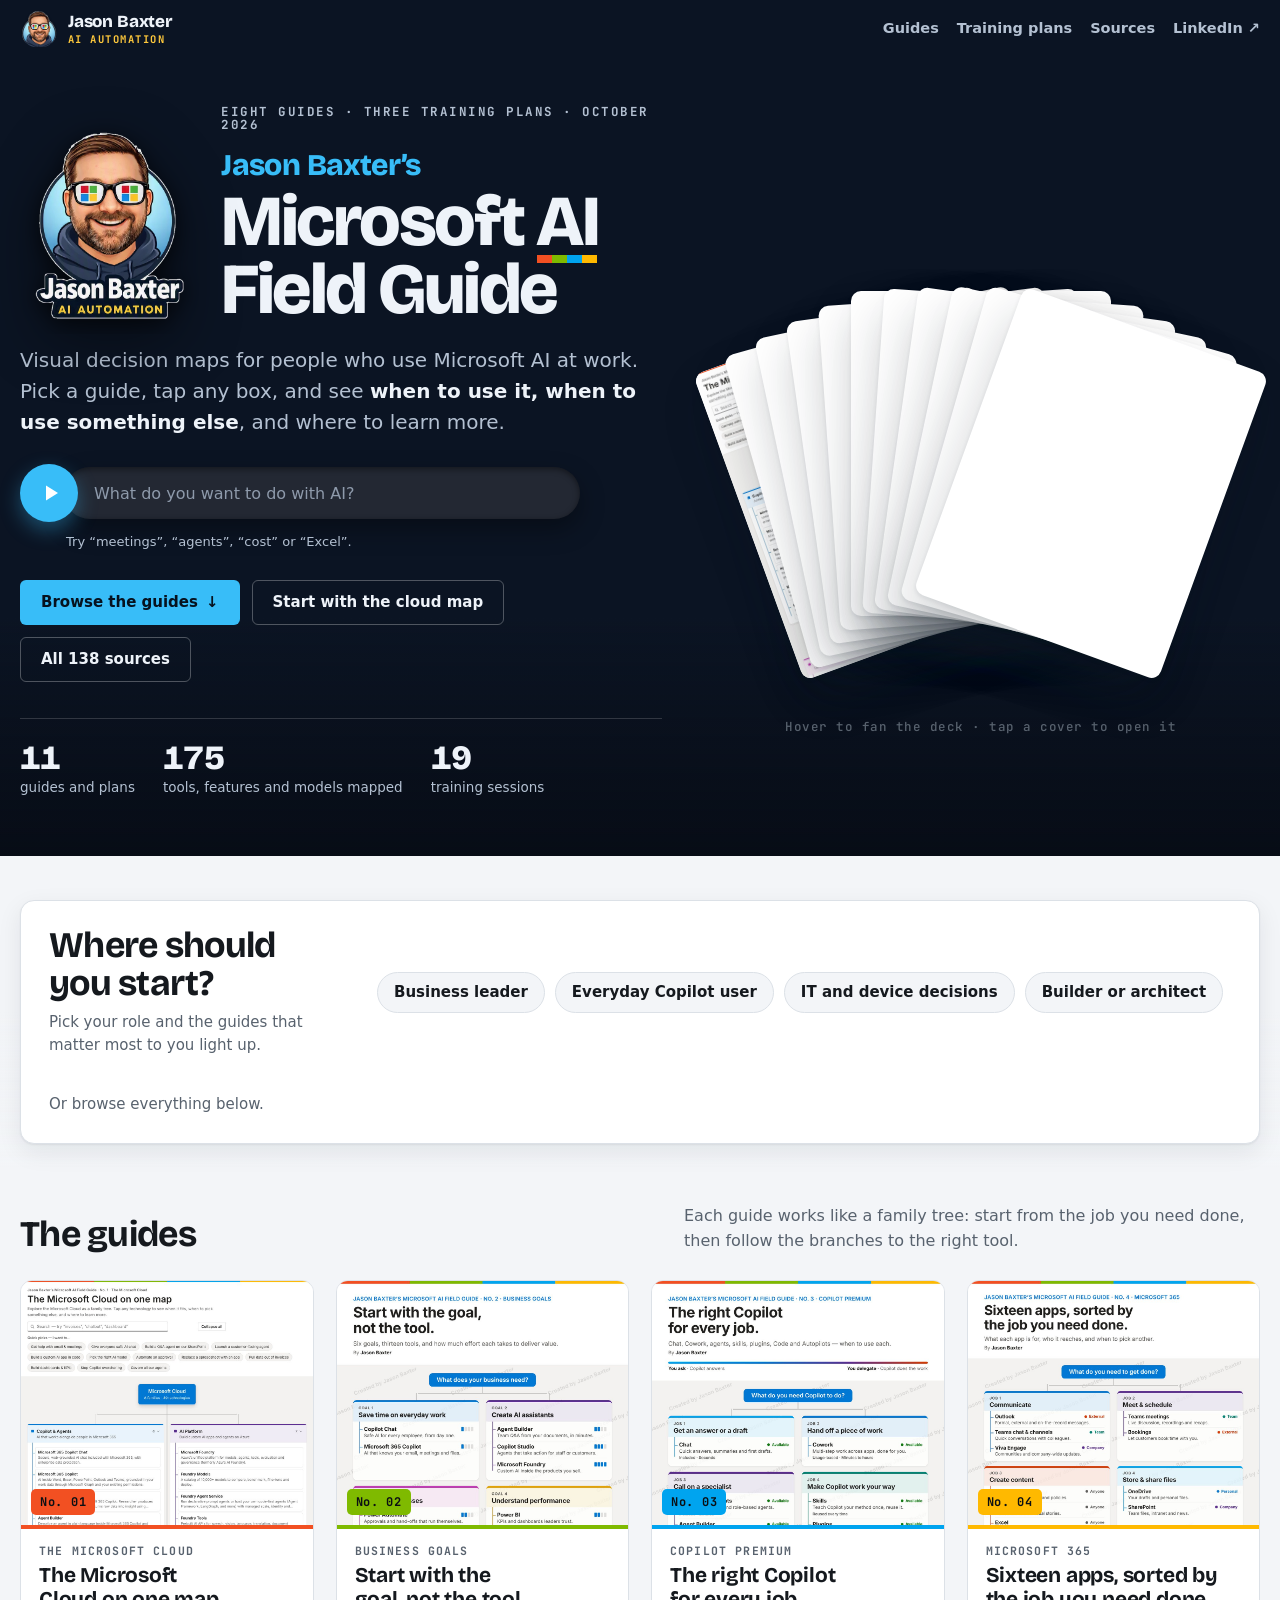
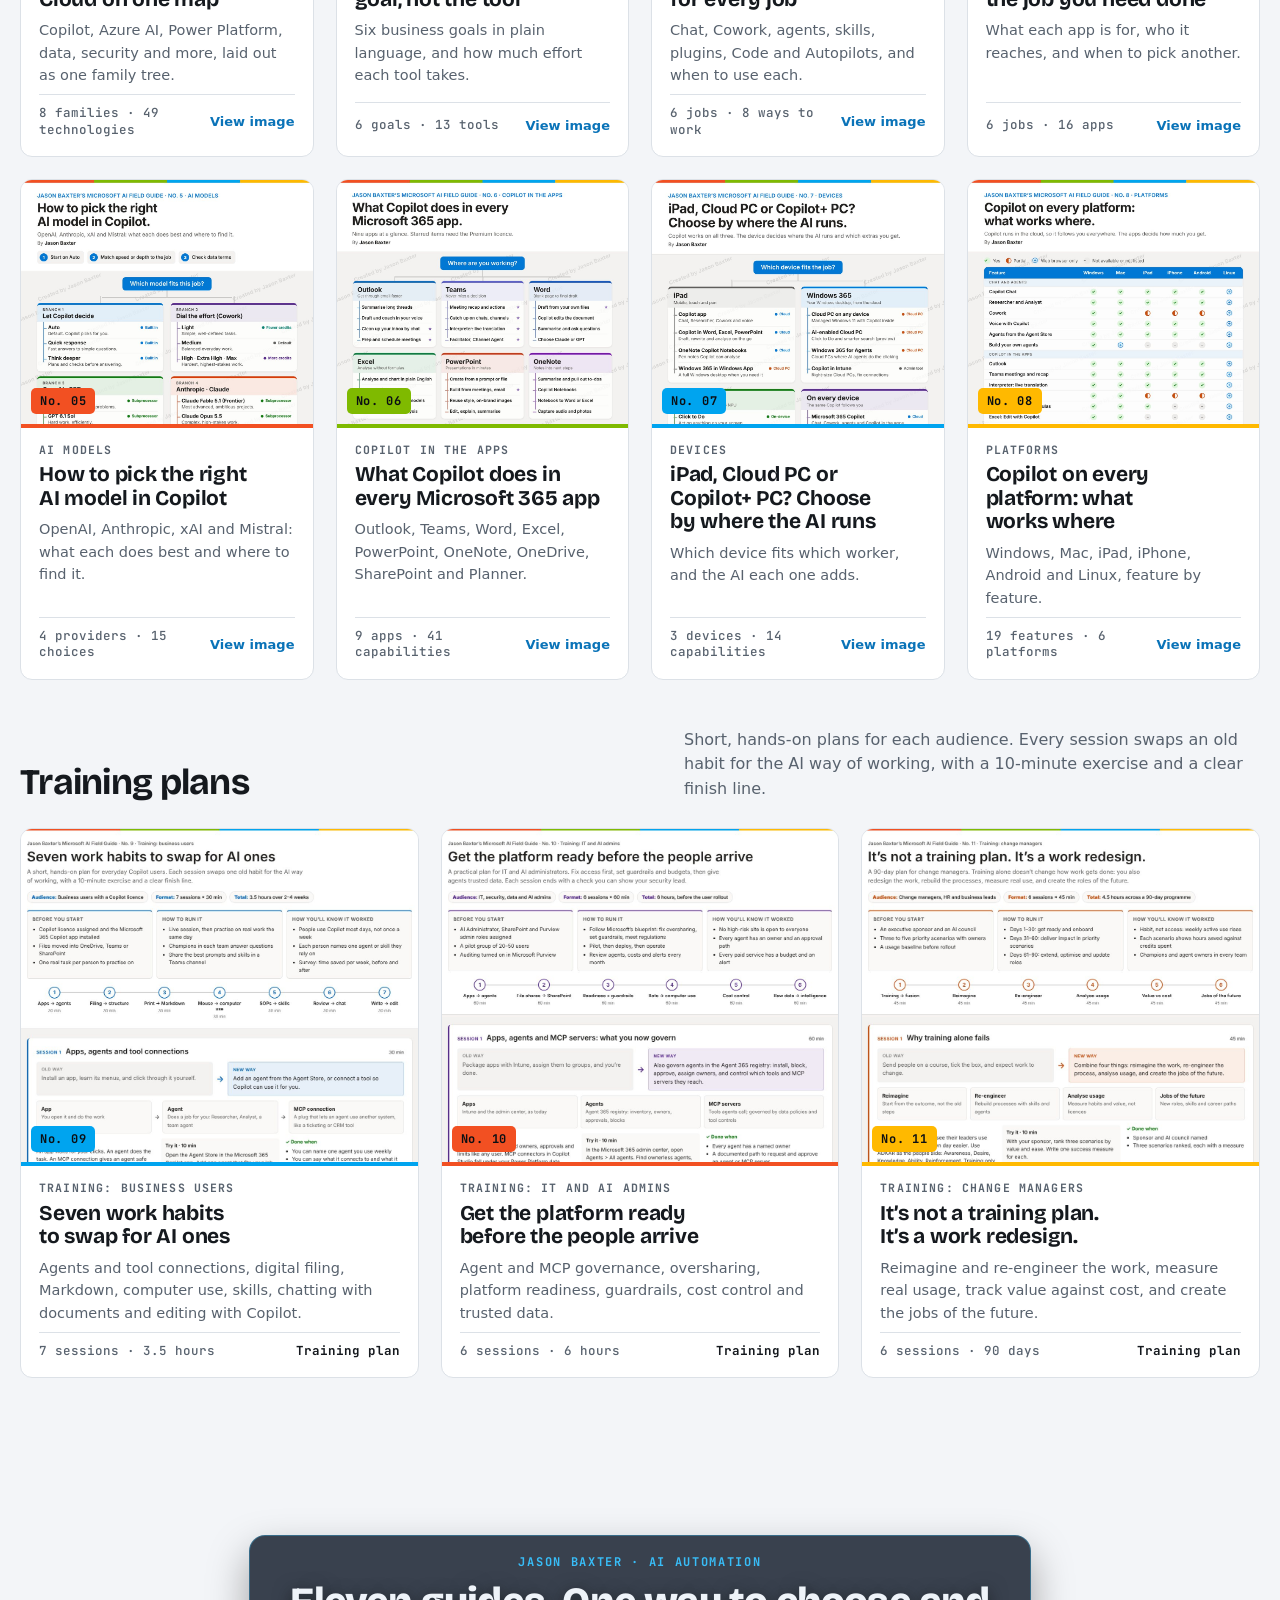
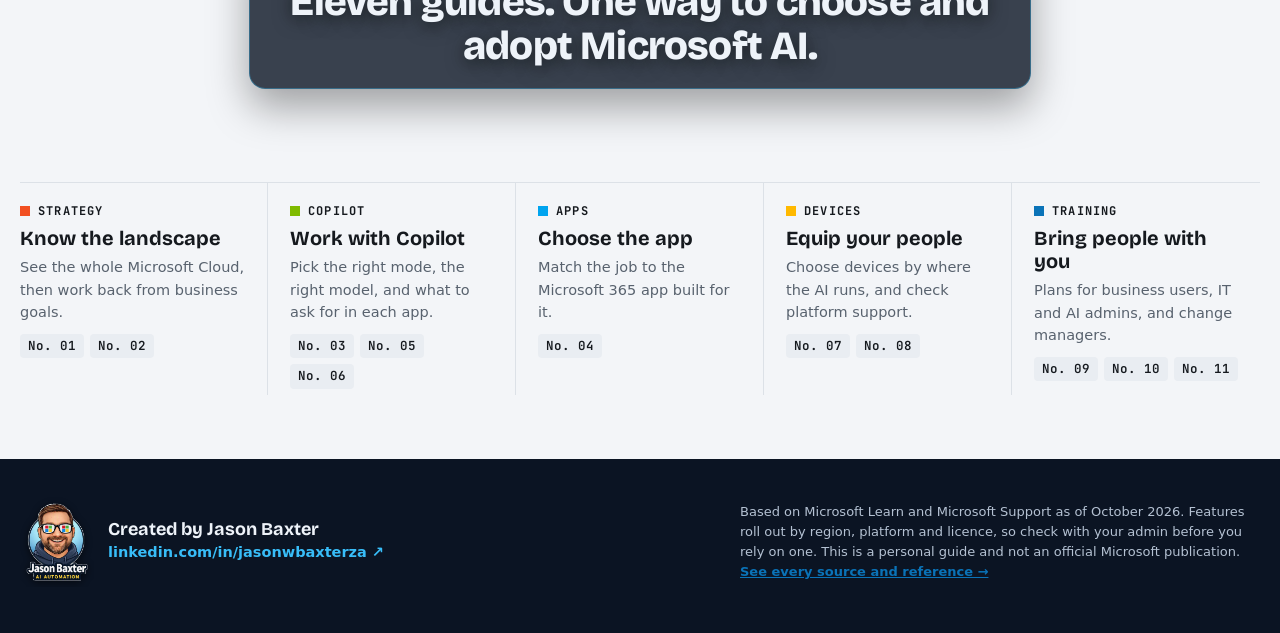
==== commit fb50c268: "Centralize CSS into a dedicated css/ folder - One CSS file per page in css/, named by stem - Three t" ====
--- a/index.html
+++ b/index.html
@@ -9,234 +9,7 @@
 <link rel="preconnect" href="https://fonts.googleapis.com">
 <link rel="preconnect" href="https://fonts.gstatic.com" crossorigin>
 <link rel="stylesheet" href="https://fonts.googleapis.com/css2?family=Bricolage+Grotesque:opsz,wght@12..96,500;12..96,700;12..96,800&family=JetBrains+Mono:wght@500;700&display=swap">
-<style>
-/* Layout: a field-guide shelf. Hero = title + fanned deck of real guide covers; then a role chooser that lights up guides; then the numbered volume grid on a family-tree trunk. */
-:root {
-  --navy: #0B1423; --cyan: #38BDF8; --yellow: #FFC93C; --on-dark: #EEF3F9; --on-dark-muted: #B4C1D2;
-  --band-fade: url(img/brand/band-fade.webp);
-  --bg: #F3F5F8; --surface: #FFFFFF; --ink: #15191E; --muted: #58626E; --line: #DCE1E7; --soft: #E9EDF2;
-  --accent: #0A73B8; --accent-ink: #FFFFFF;
-  --c1: #F25022; --c2: #7FBA00; --c3: #00A4EF; --c4: #FFB900;
-  --shadow: 0 1px 2px rgba(15,25,40,.06), 0 8px 24px rgba(15,25,40,.08);
-  --shadow-lift: 0 2px 4px rgba(15,25,40,.08), 0 24px 48px rgba(15,25,40,.18);
-  --display: "Bricolage Grotesque", "Segoe UI Variable Display", "Segoe UI", system-ui, sans-serif;
-  --body: "Segoe UI Variable Text", "Segoe UI", system-ui, -apple-system, Roboto, "Helvetica Neue", Arial, sans-serif;
-  --mono: "JetBrains Mono", ui-monospace, "Cascadia Mono", Consolas, monospace;
-}
-@media (prefers-color-scheme: dark) {
-  :root:not([data-theme="light"]) {
-    --bg: #0D1015; --surface: #161A21; --ink: #ECEFF3; --muted: #9BA5B1; --line: #29303A; --soft: #1D232B;
-    --accent: #38BDF8; --accent-ink: #06121F;
-    --band-fade: linear-gradient(to bottom, var(--bg), #232731 32% 68%, var(--bg));
-    --shadow: 0 1px 2px rgba(0,0,0,.4), 0 8px 24px rgba(0,0,0,.35);
-    --shadow-lift: 0 2px 4px rgba(0,0,0,.5), 0 24px 48px rgba(0,0,0,.6);
-    color-scheme: dark;
-  }
-}
-:root[data-theme="dark"] {
-  --band-fade: linear-gradient(to bottom, var(--bg), #232731 32% 68%, var(--bg));
-  --bg: #0D1015; --surface: #161A21; --ink: #ECEFF3; --muted: #9BA5B1; --line: #29303A; --soft: #1D232B;
-  --accent: #38BDF8; --accent-ink: #06121F;
-  --shadow: 0 1px 2px rgba(0,0,0,.4), 0 8px 24px rgba(0,0,0,.35);
-  --shadow-lift: 0 2px 4px rgba(0,0,0,.5), 0 24px 48px rgba(0,0,0,.6);
-  color-scheme: dark;
-}
-* { box-sizing: border-box; }
-html, body { margin: 0; }
-img { max-width: 100%; }
-body { background: var(--bg); color: var(--ink); font: 16px/1.55 var(--body); -webkit-font-smoothing: antialiased; }
-a { color: inherit; }
-:focus-visible { outline: 2px solid var(--accent); outline-offset: 3px; border-radius: 4px; }
-.stripe { display: grid; grid-template-columns: repeat(4, 1fr); height: 6px; }
-.stripe i:nth-child(1) { background: var(--c1); } .stripe i:nth-child(2) { background: var(--c2); }
-.stripe i:nth-child(3) { background: var(--c3); } .stripe i:nth-child(4) { background: var(--c4); }
-.band { padding-left: max(16px, env(safe-area-inset-left, 0px)); padding-right: max(16px, env(safe-area-inset-right, 0px)); }
-.wrap { max-width: 1240px; margin: 0 auto; }
-.mono { font-family: var(--mono); }
-
-/* ---------- Hero ---------- */
-/* ---------- Brand bar ---------- */
-.topbar { background: var(--navy); color: var(--on-dark); position: relative; z-index: 3; }
-.topbar .wrap { display: flex; align-items: center; justify-content: space-between; gap: 16px; padding-block: 10px; flex-wrap: wrap; }
-.brand { display: flex; align-items: center; gap: 10px; text-decoration: none; }
-.brand img { width: 38px; height: 38px; border-radius: 50%; object-fit: cover; }
-.brand b { display: block; font: 800 17px/1 var(--display); letter-spacing: -.01em; }
-.brand i { display: block; font: 700 10.5px/1.2 var(--mono); letter-spacing: .14em; color: var(--yellow); font-style: normal; margin-top: 3px; }
-.navlinks { display: flex; gap: 4px 18px; flex-wrap: wrap; font-weight: 600; font-size: 14.5px; }
-.navlinks a { text-decoration: none; color: var(--on-dark-muted); padding: 6px 0; border-bottom: 2px solid transparent; }
-.navlinks a:hover { color: var(--on-dark); border-bottom-color: var(--cyan); }
-.hero { padding-block: 48px 56px; overflow: hidden; color: var(--on-dark);
-  background: linear-gradient(to bottom, rgba(5,8,15,0) 70%, rgba(5,8,15,.65)), url(img/brand/hero-network.webp) center / cover no-repeat, var(--navy); }
-.hero .kicker { color: var(--on-dark-muted); }
-.hero .standfirst { color: var(--on-dark-muted); }
-.hero .standfirst b { color: var(--on-dark); }
-.hero h1 .owner { color: var(--cyan) !important; }
-.hero .stats { border-top-color: rgba(255,255,255,.16); }
-.hero .stat span { color: var(--on-dark-muted); }
-.hero .btn.ghost { color: var(--on-dark); border-color: rgba(255,255,255,.28); }
-.hero .btn.ghost:hover { border-color: var(--cyan); color: var(--cyan); }
-.hero .btn.primary { background: var(--cyan); color: #06121F; }
-.hero-id { display: flex; gap: 22px; align-items: center; }
-.hero-id .logo { width: clamp(120px, 14vw, 190px); height: auto; flex: none; filter: drop-shadow(0 16px 30px rgba(0,0,0,.45)); }
-/* Search pill, built from the brand's play button and bar */
-.find { display: flex; align-items: center; gap: 0; margin-top: 26px; max-width: 560px; }
-.find button { flex: none; width: 58px; height: 58px; border-radius: 50%; border: 0; background: var(--cyan); cursor: pointer; display: grid; place-items: center;
-  box-shadow: 0 8px 20px rgba(56,189,248,.35); position: relative; z-index: 1; margin-right: -14px; }
-.find button svg { width: 24px; height: 24px; fill: #fff; margin-left: 3px; }
-.find button:hover { filter: brightness(1.08); }
-.find input { flex: 1; min-width: 0; height: 52px; border-radius: 999px; border: 0; padding: 0 22px 0 30px; font: 16px/1 var(--body); color: var(--on-dark);
-  background: #232833; box-shadow: inset 0 2px 6px rgba(0,0,0,.45), 0 10px 24px rgba(0,0,0,.35); caret-color: var(--cyan); outline: none; }
-.find input::placeholder { color: #8E9AAB; }
-.find input:focus { box-shadow: inset 0 2px 6px rgba(0,0,0,.45), 0 0 0 2px var(--cyan); }
-.find-hint { font-size: 13px; color: var(--on-dark-muted); margin: 10px 0 0 46px; }
-.hero .wrap { display: grid; grid-template-columns: minmax(0, 1.15fr) minmax(0, 1fr); gap: 40px; align-items: center; }
-.kicker { font: 700 12.5px/1 var(--mono); letter-spacing: .12em; text-transform: uppercase; color: var(--muted); display: flex; gap: 10px; align-items: center; }
-.kicker .dots { display: inline-flex; gap: 3px; }
-.kicker .dots i { width: 8px; height: 8px; }
-.kicker .dots i:nth-child(1){background:var(--c1)} .kicker .dots i:nth-child(2){background:var(--c2)} .kicker .dots i:nth-child(3){background:var(--c3)} .kicker .dots i:nth-child(4){background:var(--c4)}
-h1 { font: 800 clamp(40px, 5.6vw, 74px)/.95 var(--display); letter-spacing: -.035em; margin: 18px 0 22px; text-wrap: balance; }
-h1 .owner { display: block; font-size: .42em; letter-spacing: -.02em; line-height: 1.1; margin-bottom: .16em; color: var(--muted); }
-h1 .ai { position: relative; white-space: nowrap; }
-h1 .ai::after { content: ""; position: absolute; left: 2%; right: 2%; bottom: .02em; height: .11em;
-  background: linear-gradient(90deg, var(--c1) 0 25%, var(--c2) 25% 50%, var(--c3) 50% 75%, var(--c4) 75%); }
-.standfirst { font-size: clamp(17px, 1.6vw, 20px); color: var(--muted); max-width: 34em; margin: 0; text-wrap: pretty; }
-.standfirst b { color: var(--ink); font-weight: 600; }
-.cta { display: flex; flex-wrap: wrap; gap: 12px; margin-top: 28px; }
-.btn { display: inline-flex; align-items: center; gap: 8px; font: 600 15px/1 var(--body); padding: 14px 20px; border-radius: 6px; text-decoration: none; border: 1px solid transparent; cursor: pointer; }
-.btn.primary { background: var(--accent); color: var(--accent-ink); }
-.btn.primary:hover { filter: brightness(1.08); }
-.btn.ghost { background: transparent; color: var(--ink); border-color: var(--line); }
-.btn.ghost:hover { border-color: var(--ink); }
-.stats { display: flex; flex-wrap: wrap; gap: 28px; margin-top: 36px; padding-top: 22px; border-top: 1px solid var(--line); }
-.stat b { display: block; font: 800 34px/1 var(--display); letter-spacing: -.02em; font-variant-numeric: tabular-nums; }
-.stat span { font-size: 13.5px; color: var(--muted); }
-
-/* Fanned deck of real guide covers */
-.deck { position: relative; height: 560px; }
-.deck a { position: absolute; left: 50%; top: 50%; width: 260px; aspect-ratio: 4 / 5; margin: -162px 0 0 -130px;
-  border-radius: 10px; overflow: hidden; box-shadow: var(--shadow-lift); background: var(--surface);
-  transform: translate(calc(var(--x) * 1px), calc(var(--y) * 1px)) rotate(calc(var(--r) * 1deg));
-  transition: transform .55s cubic-bezier(.2,.8,.2,1), box-shadow .3s; z-index: var(--z); }
-.deck a img { width: 100%; height: 100%; object-fit: cover; object-position: top; display: block; }
-.deck a .tag { position: absolute; left: 10px; bottom: 10px; font: 700 11px/1 var(--mono); letter-spacing: .08em; padding: 6px 8px; border-radius: 4px;
-  background: rgba(10,14,20,.78); color: #fff; opacity: 0; transition: opacity .25s; }
-.deck:hover a { transform: translate(calc(var(--fx) * 1px), calc(var(--fy) * 1px)) rotate(calc(var(--fr) * 1deg)); }
-.deck a:hover { z-index: 20; box-shadow: 0 0 0 3px var(--accent), var(--shadow-lift); }
-.deck:hover a .tag { opacity: 1; }
-.deck-hint { position: absolute; bottom: 0; left: 0; right: 0; text-align: center; font: 500 12.5px/1 var(--mono); color: var(--muted); letter-spacing: .04em; }
-
-/* ---------- Chooser ---------- */
-.chooser { padding-block: 44px 24px; background: linear-gradient(to bottom, transparent 50%, var(--bg)), url(img/brand/section-gradient.webp) center top / cover no-repeat; }
-.chooser .wrap { background: var(--surface); border: 1px solid var(--line); border-radius: 14px; padding: 26px 28px; box-shadow: var(--shadow);
-  display: grid; grid-template-columns: minmax(0, 300px) minmax(0, 1fr); gap: 28px; align-items: center; }
-h2 { font: 700 clamp(26px, 3vw, 36px)/1.05 var(--display); letter-spacing: -.02em; margin: 0; text-wrap: balance; }
-.chooser p { margin: 8px 0 0; color: var(--muted); font-size: 15px; }
-.roles { display: flex; flex-wrap: wrap; gap: 10px; }
-.role { font: 600 15px/1 var(--body); padding: 12px 16px; border-radius: 999px; border: 1px solid var(--line); background: var(--bg); color: var(--ink); cursor: pointer; transition: background .2s, border-color .2s; }
-.role:hover { border-color: var(--accent); }
-.role[aria-pressed="true"] { background: var(--ink); color: var(--bg); border-color: var(--ink); }
-.route { grid-column: 1 / -1; font-size: 15px; color: var(--muted); min-height: 1.6em; margin: -6px 0 0; }
-.route b { color: var(--ink); }
-
-/* ---------- Volumes ---------- */
-.vols { padding-block: 36px 64px; }
-.vols-head { display: flex; justify-content: space-between; align-items: end; gap: 20px; flex-wrap: wrap; margin-bottom: 26px; }
-.vols-head p { margin: 0; color: var(--muted); max-width: 36em; }
-.trunkline { position: relative; }
-.grid { display: grid; grid-template-columns: repeat(4, minmax(0, 1fr)); gap: 22px; }
-.grid.three { grid-template-columns: repeat(3, minmax(0, 1fr)); }
-.train-head { margin-top: 48px; }
-.vol .sessions { font-weight: 700; color: var(--ink); }
-.vol { --vc: var(--c3); position: relative; display: flex; flex-direction: column; background: var(--surface); border-radius: 12px; overflow: hidden;
-  border: 1px solid var(--line); transition: transform .25s, box-shadow .25s, opacity .3s, filter .3s; }
-.vol:hover { transform: translateY(-4px); box-shadow: var(--shadow-lift); }
-.vol .cover { position: relative; display: block; aspect-ratio: 4 / 3.4; overflow: hidden; background: var(--soft); border-bottom: 4px solid var(--vc); }
-.vol .cover img { width: 100%; height: 100%; object-fit: cover; object-position: top; display: block; transition: transform .6s cubic-bezier(.2,.8,.2,1); }
-.vol:hover .cover img { transform: scale(1.04); }
-.vol .no { position: absolute; bottom: 10px; left: 10px; font: 700 12px/1 var(--mono); letter-spacing: .06em; padding: 7px 9px; border-radius: 5px; background: var(--vc); color: #0B0F14; }
-.vol .body { padding: 16px 18px 18px; display: flex; flex-direction: column; gap: 8px; flex: 1; }
-.vol .topic { font: 700 11.5px/1 var(--mono); letter-spacing: .1em; text-transform: uppercase; color: var(--muted); }
-.vol h3 { font: 700 21px/1.12 var(--display); letter-spacing: -.01em; margin: 0; text-wrap: balance; }
-.vol h3 a { text-decoration: none; }
-.vol h3 a::after { content: ""; position: absolute; inset: 0; }
-.vol p { margin: 0; font-size: 14.5px; color: var(--muted); }
-.vol .meta { margin-top: auto; padding-top: 10px; display: flex; justify-content: space-between; align-items: center; gap: 10px; border-top: 1px solid var(--line); font: 500 12.5px/1.3 var(--mono); color: var(--muted); }
-.vol .view { position: relative; z-index: 2; font: 600 13px/1 var(--body); color: var(--accent); background: none; border: 0; padding: 6px 0; cursor: pointer; white-space: nowrap; }
-.vol .view:hover { text-decoration: underline; }
-.grid.filtered .vol:not(.hit) { opacity: .35; filter: grayscale(.8); }
-.grid.filtered .vol.hit { box-shadow: 0 0 0 2px var(--vc), var(--shadow); }
-.vol[data-c="1"] { --vc: var(--c1); } .vol[data-c="2"] { --vc: var(--c2); } .vol[data-c="3"] { --vc: var(--c3); } .vol[data-c="4"] { --vc: var(--c4); }
-
-/* ---------- Map strip ---------- */
-.divider { min-height: 340px; display: grid; place-items: center; text-align: center; color: var(--on-dark); padding-block: 40px;
-  background: url(img/brand/network-ribbon.webp) center / cover no-repeat, var(--band-fade) center / 100% 100% no-repeat; }
-.divider > div { background: rgba(11,20,35,.8); border: 1px solid rgba(56,189,248,.35); border-radius: 16px; padding: 20px 30px; backdrop-filter: blur(6px); -webkit-backdrop-filter: blur(6px); box-shadow: 0 18px 40px rgba(0,0,0,.35); }
-.divider p { margin: 0; font: 800 clamp(24px, 3.4vw, 40px)/1.1 var(--display); letter-spacing: -.02em; text-shadow: 0 4px 18px rgba(0,0,0,.6); max-width: 18em; }
-.divider span { display: block; font: 700 12px/1 var(--mono); letter-spacing: .14em; color: var(--cyan); margin-bottom: 12px; text-transform: uppercase; }
-.map { padding-block: 0 64px; }
-.map .wrap { display: grid; grid-template-columns: repeat(5, minmax(0, 1fr)); gap: 0; border-top: 1px solid var(--line); }
-.layer { padding: 22px 22px 6px 0; border-right: 1px solid var(--line); }
-.layer + .layer { padding-left: 22px; }
-.layer:last-child { border-right: 0; }
-.layer .lk { font: 700 12px/1 var(--mono); letter-spacing: .1em; text-transform: uppercase; display: flex; gap: 8px; align-items: center; }
-.layer .lk::before { content: ""; width: 10px; height: 10px; background: var(--lc); }
-.layer h4 { font: 700 20px/1.15 var(--display); margin: 10px 0 6px; }
-.layer p { margin: 0 0 10px; font-size: 14.5px; color: var(--muted); }
-.layer .links { display: flex; flex-wrap: wrap; gap: 6px; }
-.layer .links a { font: 600 12.5px/1 var(--mono); text-decoration: none; padding: 6px 8px; border-radius: 4px; background: var(--soft); }
-.layer .links a:hover { background: var(--accent); color: var(--accent-ink); }
-
-/* ---------- Footer ---------- */
-footer { background: var(--navy); color: var(--on-dark); padding-block: 30px 38px; }
-footer .fine { color: var(--on-dark-muted) !important; }
-footer .author a { color: var(--cyan) !important; }
-.author .logo-sm { width: 74px; height: auto; flex: none; }
-footer .wrap { display: flex; justify-content: space-between; gap: 20px; flex-wrap: wrap; align-items: center; }
-.author { display: flex; align-items: center; gap: 14px; }
-.mark-unused { width: 46px; height: 46px; display: grid; place-items: center; flex: none; border-radius: 50%; background: var(--ink); color: var(--bg); font: 800 17px/1 var(--display); letter-spacing: -.02em; }
-.author b { display: block; font: 700 18px/1.2 var(--display); }
-.author a { color: var(--accent); font-weight: 600; text-decoration: none; font-size: 14.5px; }
-.author a:hover { text-decoration: underline; }
-.fine { font-size: 13px; color: var(--muted); max-width: 40em; }
-
-/* ---------- Lightbox ---------- */
-dialog { border: 0; padding: 0; background: transparent; max-width: min(92vw, 560px); width: 100%; }
-dialog::backdrop { background: rgba(8,11,16,.8); }
-dialog img { width: 100%; height: auto; max-height: 82vh; object-fit: contain; border-radius: 10px; display: block; box-shadow: var(--shadow-lift); }
-.dbar { display: flex; justify-content: space-between; align-items: center; gap: 12px; margin-top: 12px; color: #fff; font-size: 14px; }
-.dbar button { font: 600 14px/1 var(--body); padding: 10px 14px; border-radius: 6px; border: 1px solid rgba(255,255,255,.4); background: transparent; color: #fff; cursor: pointer; }
-.dbar a { color: #9CD0FF; font-weight: 600; }
-
-/* ---------- Responsive ---------- */
-@media (max-width: 1100px) { .grid { grid-template-columns: repeat(3, minmax(0, 1fr)); } .map .wrap { grid-template-columns: repeat(3, minmax(0, 1fr)); } .layer:nth-child(3) { border-right: 0; } .layer:nth-child(4) { padding-left: 0; } .layer:nth-child(n+4) { border-top: 1px solid var(--line); } }
-@media (max-width: 700px) { .grid.three { grid-template-columns: minmax(0, 1fr); } }
-@media (max-width: 900px) {
-  .hero .wrap { grid-template-columns: minmax(0, 1fr); }
-  .deck { height: 420px; }
-  .deck a { width: 200px; margin: -125px 0 0 -100px; }
-  .chooser .wrap { grid-template-columns: minmax(0, 1fr); }
-  .grid { grid-template-columns: repeat(2, minmax(0, 1fr)); }
-  .map .wrap { grid-template-columns: minmax(0, 1fr); }
-  .layer, .layer + .layer { padding: 18px 0 6px; border-right: 0; border-top: 1px solid var(--line); }
-}
-@media (max-width: 560px) {
-  .hero { padding-block: 32px 24px; }
-  .hero-id { flex-direction: column; align-items: flex-start; gap: 14px; }
-  .find-hint { margin-left: 0; }
-  .navlinks { gap: 4px 14px; font-size: 13.5px; }
-  .deck { height: 330px; }
-  .deck a { width: 150px; margin: -94px 0 0 -75px; }
-  .grid { grid-template-columns: minmax(0, 1fr); }
-  .map .wrap { grid-template-columns: minmax(0, 1fr); }
-  .layer, .layer + .layer { padding: 18px 0 6px; border-right: 0; border-top: 1px solid var(--line); }
-  .chooser .wrap { padding: 22px 18px; }
-}
-@media (prefers-reduced-motion: reduce) { *, *::before, *::after { transition: none !important; animation: none !important; } }
-@media (prefers-reduced-motion: no-preference) {
-  .deck a { animation: deal .9s cubic-bezier(.2,.8,.2,1) both; animation-delay: calc(var(--i) * 70ms); }
-  @keyframes deal { from { transform: translate(0, 40px) rotate(0deg); } }
-}
-</style>
+<link rel="stylesheet" href="css/index.css">
 <link rel="icon" type="image/png" href="img/brand/avatar-96.png">
 <link rel="apple-touch-icon" href="img/brand/apple-touch-icon.png">
 <meta name="theme-color" content="#0B1423">
--- a/css/index.css
+++ b/css/index.css
@@ -0,0 +1,226 @@
+/* Layout: a field-guide shelf. Hero = title + fanned deck of real guide covers; then a role chooser that lights up guides; then the numbered volume grid on a family-tree trunk. */
+:root {
+  --navy: #0B1423; --cyan: #38BDF8; --yellow: #FFC93C; --on-dark: #EEF3F9; --on-dark-muted: #B4C1D2;
+  --band-fade: url(img/brand/band-fade.webp);
+  --bg: #F3F5F8; --surface: #FFFFFF; --ink: #15191E; --muted: #58626E; --line: #DCE1E7; --soft: #E9EDF2;
+  --accent: #0A73B8; --accent-ink: #FFFFFF;
+  --c1: #F25022; --c2: #7FBA00; --c3: #00A4EF; --c4: #FFB900;
+  --shadow: 0 1px 2px rgba(15,25,40,.06), 0 8px 24px rgba(15,25,40,.08);
+  --shadow-lift: 0 2px 4px rgba(15,25,40,.08), 0 24px 48px rgba(15,25,40,.18);
+  --display: "Bricolage Grotesque", "Segoe UI Variable Display", "Segoe UI", system-ui, sans-serif;
+  --body: "Segoe UI Variable Text", "Segoe UI", system-ui, -apple-system, Roboto, "Helvetica Neue", Arial, sans-serif;
+  --mono: "JetBrains Mono", ui-monospace, "Cascadia Mono", Consolas, monospace;
+}
+@media (prefers-color-scheme: dark) {
+  :root:not([data-theme="light"]) {
+    --bg: #0D1015; --surface: #161A21; --ink: #ECEFF3; --muted: #9BA5B1; --line: #29303A; --soft: #1D232B;
+    --accent: #38BDF8; --accent-ink: #06121F;
+    --band-fade: linear-gradient(to bottom, var(--bg), #232731 32% 68%, var(--bg));
+    --shadow: 0 1px 2px rgba(0,0,0,.4), 0 8px 24px rgba(0,0,0,.35);
+    --shadow-lift: 0 2px 4px rgba(0,0,0,.5), 0 24px 48px rgba(0,0,0,.6);
+    color-scheme: dark;
+  }
+}
+:root[data-theme="dark"] {
+  --band-fade: linear-gradient(to bottom, var(--bg), #232731 32% 68%, var(--bg));
+  --bg: #0D1015; --surface: #161A21; --ink: #ECEFF3; --muted: #9BA5B1; --line: #29303A; --soft: #1D232B;
+  --accent: #38BDF8; --accent-ink: #06121F;
+  --shadow: 0 1px 2px rgba(0,0,0,.4), 0 8px 24px rgba(0,0,0,.35);
+  --shadow-lift: 0 2px 4px rgba(0,0,0,.5), 0 24px 48px rgba(0,0,0,.6);
+  color-scheme: dark;
+}
+* { box-sizing: border-box; }
+html, body { margin: 0; }
+img { max-width: 100%; }
+body { background: var(--bg); color: var(--ink); font: 16px/1.55 var(--body); -webkit-font-smoothing: antialiased; }
+a { color: inherit; }
+:focus-visible { outline: 2px solid var(--accent); outline-offset: 3px; border-radius: 4px; }
+.stripe { display: grid; grid-template-columns: repeat(4, 1fr); height: 6px; }
+.stripe i:nth-child(1) { background: var(--c1); } .stripe i:nth-child(2) { background: var(--c2); }
+.stripe i:nth-child(3) { background: var(--c3); } .stripe i:nth-child(4) { background: var(--c4); }
+.band { padding-left: max(16px, env(safe-area-inset-left, 0px)); padding-right: max(16px, env(safe-area-inset-right, 0px)); }
+.wrap { max-width: 1240px; margin: 0 auto; }
+.mono { font-family: var(--mono); }
+
+/* ---------- Hero ---------- */
+/* ---------- Brand bar ---------- */
+.topbar { background: var(--navy); color: var(--on-dark); position: relative; z-index: 3; }
+.topbar .wrap { display: flex; align-items: center; justify-content: space-between; gap: 16px; padding-block: 10px; flex-wrap: wrap; }
+.brand { display: flex; align-items: center; gap: 10px; text-decoration: none; }
+.brand img { width: 38px; height: 38px; border-radius: 50%; object-fit: cover; }
+.brand b { display: block; font: 800 17px/1 var(--display); letter-spacing: -.01em; }
+.brand i { display: block; font: 700 10.5px/1.2 var(--mono); letter-spacing: .14em; color: var(--yellow); font-style: normal; margin-top: 3px; }
+.navlinks { display: flex; gap: 4px 18px; flex-wrap: wrap; font-weight: 600; font-size: 14.5px; }
+.navlinks a { text-decoration: none; color: var(--on-dark-muted); padding: 6px 0; border-bottom: 2px solid transparent; }
+.navlinks a:hover { color: var(--on-dark); border-bottom-color: var(--cyan); }
+.hero { padding-block: 48px 56px; overflow: hidden; color: var(--on-dark);
+  background: linear-gradient(to bottom, rgba(5,8,15,0) 70%, rgba(5,8,15,.65)), url(img/brand/hero-network.webp) center / cover no-repeat, var(--navy); }
+.hero .kicker { color: var(--on-dark-muted); }
+.hero .standfirst { color: var(--on-dark-muted); }
+.hero .standfirst b { color: var(--on-dark); }
+.hero h1 .owner { color: var(--cyan) !important; }
+.hero .stats { border-top-color: rgba(255,255,255,.16); }
+.hero .stat span { color: var(--on-dark-muted); }
+.hero .btn.ghost { color: var(--on-dark); border-color: rgba(255,255,255,.28); }
+.hero .btn.ghost:hover { border-color: var(--cyan); color: var(--cyan); }
+.hero .btn.primary { background: var(--cyan); color: #06121F; }
+.hero-id { display: flex; gap: 22px; align-items: center; }
+.hero-id .logo { width: clamp(120px, 14vw, 190px); height: auto; flex: none; filter: drop-shadow(0 16px 30px rgba(0,0,0,.45)); }
+/* Search pill, built from the brand's play button and bar */
+.find { display: flex; align-items: center; gap: 0; margin-top: 26px; max-width: 560px; }
+.find button { flex: none; width: 58px; height: 58px; border-radius: 50%; border: 0; background: var(--cyan); cursor: pointer; display: grid; place-items: center;
+  box-shadow: 0 8px 20px rgba(56,189,248,.35); position: relative; z-index: 1; margin-right: -14px; }
+.find button svg { width: 24px; height: 24px; fill: #fff; margin-left: 3px; }
+.find button:hover { filter: brightness(1.08); }
+.find input { flex: 1; min-width: 0; height: 52px; border-radius: 999px; border: 0; padding: 0 22px 0 30px; font: 16px/1 var(--body); color: var(--on-dark);
+  background: #232833; box-shadow: inset 0 2px 6px rgba(0,0,0,.45), 0 10px 24px rgba(0,0,0,.35); caret-color: var(--cyan); outline: none; }
+.find input::placeholder { color: #8E9AAB; }
+.find input:focus { box-shadow: inset 0 2px 6px rgba(0,0,0,.45), 0 0 0 2px var(--cyan); }
+.find-hint { font-size: 13px; color: var(--on-dark-muted); margin: 10px 0 0 46px; }
+.hero .wrap { display: grid; grid-template-columns: minmax(0, 1.15fr) minmax(0, 1fr); gap: 40px; align-items: center; }
+.kicker { font: 700 12.5px/1 var(--mono); letter-spacing: .12em; text-transform: uppercase; color: var(--muted); display: flex; gap: 10px; align-items: center; }
+.kicker .dots { display: inline-flex; gap: 3px; }
+.kicker .dots i { width: 8px; height: 8px; }
+.kicker .dots i:nth-child(1){background:var(--c1)} .kicker .dots i:nth-child(2){background:var(--c2)} .kicker .dots i:nth-child(3){background:var(--c3)} .kicker .dots i:nth-child(4){background:var(--c4)}
+h1 { font: 800 clamp(40px, 5.6vw, 74px)/.95 var(--display); letter-spacing: -.035em; margin: 18px 0 22px; text-wrap: balance; }
+h1 .owner { display: block; font-size: .42em; letter-spacing: -.02em; line-height: 1.1; margin-bottom: .16em; color: var(--muted); }
+h1 .ai { position: relative; white-space: nowrap; }
+h1 .ai::after { content: ""; position: absolute; left: 2%; right: 2%; bottom: .02em; height: .11em;
+  background: linear-gradient(90deg, var(--c1) 0 25%, var(--c2) 25% 50%, var(--c3) 50% 75%, var(--c4) 75%); }
+.standfirst { font-size: clamp(17px, 1.6vw, 20px); color: var(--muted); max-width: 34em; margin: 0; text-wrap: pretty; }
+.standfirst b { color: var(--ink); font-weight: 600; }
+.cta { display: flex; flex-wrap: wrap; gap: 12px; margin-top: 28px; }
+.btn { display: inline-flex; align-items: center; gap: 8px; font: 600 15px/1 var(--body); padding: 14px 20px; border-radius: 6px; text-decoration: none; border: 1px solid transparent; cursor: pointer; }
+.btn.primary { background: var(--accent); color: var(--accent-ink); }
+.btn.primary:hover { filter: brightness(1.08); }
+.btn.ghost { background: transparent; color: var(--ink); border-color: var(--line); }
+.btn.ghost:hover { border-color: var(--ink); }
+.stats { display: flex; flex-wrap: wrap; gap: 28px; margin-top: 36px; padding-top: 22px; border-top: 1px solid var(--line); }
+.stat b { display: block; font: 800 34px/1 var(--display); letter-spacing: -.02em; font-variant-numeric: tabular-nums; }
+.stat span { font-size: 13.5px; color: var(--muted); }
+
+/* Fanned deck of real guide covers */
+.deck { position: relative; height: 560px; }
+.deck a { position: absolute; left: 50%; top: 50%; width: 260px; aspect-ratio: 4 / 5; margin: -162px 0 0 -130px;
+  border-radius: 10px; overflow: hidden; box-shadow: var(--shadow-lift); background: var(--surface);
+  transform: translate(calc(var(--x) * 1px), calc(var(--y) * 1px)) rotate(calc(var(--r) * 1deg));
+  transition: transform .55s cubic-bezier(.2,.8,.2,1), box-shadow .3s; z-index: var(--z); }
+.deck a img { width: 100%; height: 100%; object-fit: cover; object-position: top; display: block; }
+.deck a .tag { position: absolute; left: 10px; bottom: 10px; font: 700 11px/1 var(--mono); letter-spacing: .08em; padding: 6px 8px; border-radius: 4px;
+  background: rgba(10,14,20,.78); color: #fff; opacity: 0; transition: opacity .25s; }
+.deck:hover a { transform: translate(calc(var(--fx) * 1px), calc(var(--fy) * 1px)) rotate(calc(var(--fr) * 1deg)); }
+.deck a:hover { z-index: 20; box-shadow: 0 0 0 3px var(--accent), var(--shadow-lift); }
+.deck:hover a .tag { opacity: 1; }
+.deck-hint { position: absolute; bottom: 0; left: 0; right: 0; text-align: center; font: 500 12.5px/1 var(--mono); color: var(--muted); letter-spacing: .04em; }
+
+/* ---------- Chooser ---------- */
+.chooser { padding-block: 44px 24px; background: linear-gradient(to bottom, transparent 50%, var(--bg)), url(img/brand/section-gradient.webp) center top / cover no-repeat; }
+.chooser .wrap { background: var(--surface); border: 1px solid var(--line); border-radius: 14px; padding: 26px 28px; box-shadow: var(--shadow);
+  display: grid; grid-template-columns: minmax(0, 300px) minmax(0, 1fr); gap: 28px; align-items: center; }
+h2 { font: 700 clamp(26px, 3vw, 36px)/1.05 var(--display); letter-spacing: -.02em; margin: 0; text-wrap: balance; }
+.chooser p { margin: 8px 0 0; color: var(--muted); font-size: 15px; }
+.roles { display: flex; flex-wrap: wrap; gap: 10px; }
+.role { font: 600 15px/1 var(--body); padding: 12px 16px; border-radius: 999px; border: 1px solid var(--line); background: var(--bg); color: var(--ink); cursor: pointer; transition: background .2s, border-color .2s; }
+.role:hover { border-color: var(--accent); }
+.role[aria-pressed="true"] { background: var(--ink); color: var(--bg); border-color: var(--ink); }
+.route { grid-column: 1 / -1; font-size: 15px; color: var(--muted); min-height: 1.6em; margin: -6px 0 0; }
+.route b { color: var(--ink); }
+
+/* ---------- Volumes ---------- */
+.vols { padding-block: 36px 64px; }
+.vols-head { display: flex; justify-content: space-between; align-items: end; gap: 20px; flex-wrap: wrap; margin-bottom: 26px; }
+.vols-head p { margin: 0; color: var(--muted); max-width: 36em; }
+.trunkline { position: relative; }
+.grid { display: grid; grid-template-columns: repeat(4, minmax(0, 1fr)); gap: 22px; }
+.grid.three { grid-template-columns: repeat(3, minmax(0, 1fr)); }
+.train-head { margin-top: 48px; }
+.vol .sessions { font-weight: 700; color: var(--ink); }
+.vol { --vc: var(--c3); position: relative; display: flex; flex-direction: column; background: var(--surface); border-radius: 12px; overflow: hidden;
+  border: 1px solid var(--line); transition: transform .25s, box-shadow .25s, opacity .3s, filter .3s; }
+.vol:hover { transform: translateY(-4px); box-shadow: var(--shadow-lift); }
+.vol .cover { position: relative; display: block; aspect-ratio: 4 / 3.4; overflow: hidden; background: var(--soft); border-bottom: 4px solid var(--vc); }
+.vol .cover img { width: 100%; height: 100%; object-fit: cover; object-position: top; display: block; transition: transform .6s cubic-bezier(.2,.8,.2,1); }
+.vol:hover .cover img { transform: scale(1.04); }
+.vol .no { position: absolute; bottom: 10px; left: 10px; font: 700 12px/1 var(--mono); letter-spacing: .06em; padding: 7px 9px; border-radius: 5px; background: var(--vc); color: #0B0F14; }
+.vol .body { padding: 16px 18px 18px; display: flex; flex-direction: column; gap: 8px; flex: 1; }
+.vol .topic { font: 700 11.5px/1 var(--mono); letter-spacing: .1em; text-transform: uppercase; color: var(--muted); }
+.vol h3 { font: 700 21px/1.12 var(--display); letter-spacing: -.01em; margin: 0; text-wrap: balance; }
+.vol h3 a { text-decoration: none; }
+.vol h3 a::after { content: ""; position: absolute; inset: 0; }
+.vol p { margin: 0; font-size: 14.5px; color: var(--muted); }
+.vol .meta { margin-top: auto; padding-top: 10px; display: flex; justify-content: space-between; align-items: center; gap: 10px; border-top: 1px solid var(--line); font: 500 12.5px/1.3 var(--mono); color: var(--muted); }
+.vol .view { position: relative; z-index: 2; font: 600 13px/1 var(--body); color: var(--accent); background: none; border: 0; padding: 6px 0; cursor: pointer; white-space: nowrap; }
+.vol .view:hover { text-decoration: underline; }
+.grid.filtered .vol:not(.hit) { opacity: .35; filter: grayscale(.8); }
+.grid.filtered .vol.hit { box-shadow: 0 0 0 2px var(--vc), var(--shadow); }
+.vol[data-c="1"] { --vc: var(--c1); } .vol[data-c="2"] { --vc: var(--c2); } .vol[data-c="3"] { --vc: var(--c3); } .vol[data-c="4"] { --vc: var(--c4); }
+
+/* ---------- Map strip ---------- */
+.divider { min-height: 340px; display: grid; place-items: center; text-align: center; color: var(--on-dark); padding-block: 40px;
+  background: url(img/brand/network-ribbon.webp) center / cover no-repeat, var(--band-fade) center / 100% 100% no-repeat; }
+.divider > div { background: rgba(11,20,35,.8); border: 1px solid rgba(56,189,248,.35); border-radius: 16px; padding: 20px 30px; backdrop-filter: blur(6px); -webkit-backdrop-filter: blur(6px); box-shadow: 0 18px 40px rgba(0,0,0,.35); }
+.divider p { margin: 0; font: 800 clamp(24px, 3.4vw, 40px)/1.1 var(--display); letter-spacing: -.02em; text-shadow: 0 4px 18px rgba(0,0,0,.6); max-width: 18em; }
+.divider span { display: block; font: 700 12px/1 var(--mono); letter-spacing: .14em; color: var(--cyan); margin-bottom: 12px; text-transform: uppercase; }
+.map { padding-block: 0 64px; }
+.map .wrap { display: grid; grid-template-columns: repeat(5, minmax(0, 1fr)); gap: 0; border-top: 1px solid var(--line); }
+.layer { padding: 22px 22px 6px 0; border-right: 1px solid var(--line); }
+.layer + .layer { padding-left: 22px; }
+.layer:last-child { border-right: 0; }
+.layer .lk { font: 700 12px/1 var(--mono); letter-spacing: .1em; text-transform: uppercase; display: flex; gap: 8px; align-items: center; }
+.layer .lk::before { content: ""; width: 10px; height: 10px; background: var(--lc); }
+.layer h4 { font: 700 20px/1.15 var(--display); margin: 10px 0 6px; }
+.layer p { margin: 0 0 10px; font-size: 14.5px; color: var(--muted); }
+.layer .links { display: flex; flex-wrap: wrap; gap: 6px; }
+.layer .links a { font: 600 12.5px/1 var(--mono); text-decoration: none; padding: 6px 8px; border-radius: 4px; background: var(--soft); }
+.layer .links a:hover { background: var(--accent); color: var(--accent-ink); }
+
+/* ---------- Footer ---------- */
+footer { background: var(--navy); color: var(--on-dark); padding-block: 30px 38px; }
+footer .fine { color: var(--on-dark-muted) !important; }
+footer .author a { color: var(--cyan) !important; }
+.author .logo-sm { width: 74px; height: auto; flex: none; }
+footer .wrap { display: flex; justify-content: space-between; gap: 20px; flex-wrap: wrap; align-items: center; }
+.author { display: flex; align-items: center; gap: 14px; }
+.mark-unused { width: 46px; height: 46px; display: grid; place-items: center; flex: none; border-radius: 50%; background: var(--ink); color: var(--bg); font: 800 17px/1 var(--display); letter-spacing: -.02em; }
+.author b { display: block; font: 700 18px/1.2 var(--display); }
+.author a { color: var(--accent); font-weight: 600; text-decoration: none; font-size: 14.5px; }
+.author a:hover { text-decoration: underline; }
+.fine { font-size: 13px; color: var(--muted); max-width: 40em; }
+
+/* ---------- Lightbox ---------- */
+dialog { border: 0; padding: 0; background: transparent; max-width: min(92vw, 560px); width: 100%; }
+dialog::backdrop { background: rgba(8,11,16,.8); }
+dialog img { width: 100%; height: auto; max-height: 82vh; object-fit: contain; border-radius: 10px; display: block; box-shadow: var(--shadow-lift); }
+.dbar { display: flex; justify-content: space-between; align-items: center; gap: 12px; margin-top: 12px; color: #fff; font-size: 14px; }
+.dbar button { font: 600 14px/1 var(--body); padding: 10px 14px; border-radius: 6px; border: 1px solid rgba(255,255,255,.4); background: transparent; color: #fff; cursor: pointer; }
+.dbar a { color: #9CD0FF; font-weight: 600; }
+
+/* ---------- Responsive ---------- */
+@media (max-width: 1100px) { .grid { grid-template-columns: repeat(3, minmax(0, 1fr)); } .map .wrap { grid-template-columns: repeat(3, minmax(0, 1fr)); } .layer:nth-child(3) { border-right: 0; } .layer:nth-child(4) { padding-left: 0; } .layer:nth-child(n+4) { border-top: 1px solid var(--line); } }
+@media (max-width: 700px) { .grid.three { grid-template-columns: minmax(0, 1fr); } }
+@media (max-width: 900px) {
+  .hero .wrap { grid-template-columns: minmax(0, 1fr); }
+  .deck { height: 420px; }
+  .deck a { width: 200px; margin: -125px 0 0 -100px; }
+  .chooser .wrap { grid-template-columns: minmax(0, 1fr); }
+  .grid { grid-template-columns: repeat(2, minmax(0, 1fr)); }
+  .map .wrap { grid-template-columns: minmax(0, 1fr); }
+  .layer, .layer + .layer { padding: 18px 0 6px; border-right: 0; border-top: 1px solid var(--line); }
+}
+@media (max-width: 560px) {
+  .hero { padding-block: 32px 24px; }
+  .hero-id { flex-direction: column; align-items: flex-start; gap: 14px; }
+  .find-hint { margin-left: 0; }
+  .navlinks { gap: 4px 14px; font-size: 13.5px; }
+  .deck { height: 330px; }
+  .deck a { width: 150px; margin: -94px 0 0 -75px; }
+  .grid { grid-template-columns: minmax(0, 1fr); }
+  .map .wrap { grid-template-columns: minmax(0, 1fr); }
+  .layer, .layer + .layer { padding: 18px 0 6px; border-right: 0; border-top: 1px solid var(--line); }
+  .chooser .wrap { padding: 22px 18px; }
+}
+@media (prefers-reduced-motion: reduce) { *, *::before, *::after { transition: none !important; animation: none !important; } }
+@media (prefers-reduced-motion: no-preference) {
+  .deck a { animation: deal .9s cubic-bezier(.2,.8,.2,1) both; animation-delay: calc(var(--i) * 70ms); }
+  @keyframes deal { from { transform: translate(0, 40px) rotate(0deg); } }
+}
